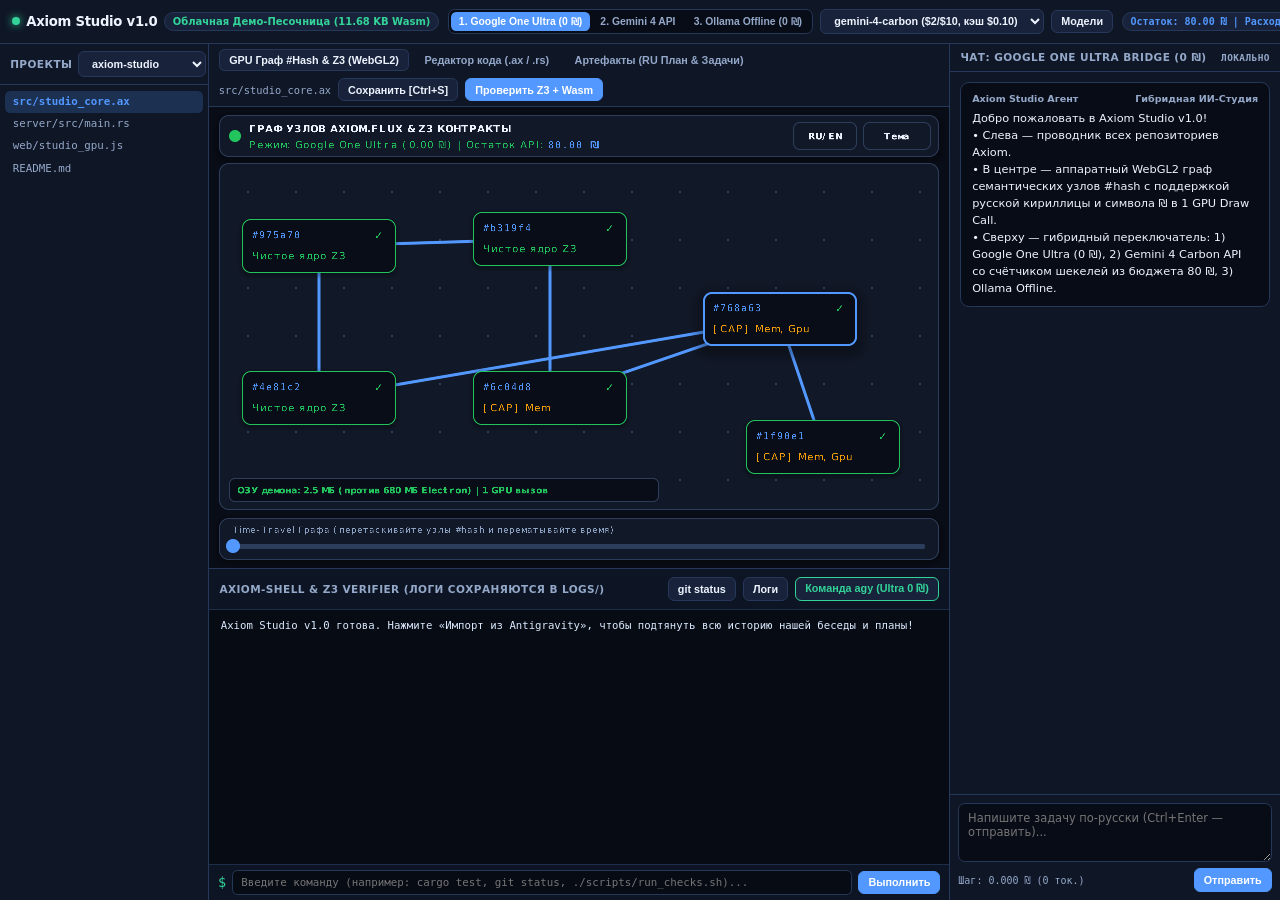
==== public/axiom-studio/index.html @ 79308af0 "Add Stage 3 & 4 Axiom Studio v1.0 to axiom-lang.org portal" ====
<!DOCTYPE html>
<html lang="ru" data-theme="dark">
<head>
  <meta charset="utf-8">
  <meta name="viewport" content="width=device-width, initial-scale=1">
  <meta name="color-scheme" content="light dark">
  <title>Axiom Studio v1.0 — Гибридная ИИ-Среда Разработки (Ultra / Gemini 4 / Ollama)</title>
  <link rel="stylesheet" href="./styles.css">
</head>
<body>
  <div class="studio-shell">
    <!-- TOP BAR -->
    <header class="topbar">
      <div class="topbar-group">
        <span class="brand-title">
          <span class="dot-live" aria-hidden="true"></span>
          <span>Axiom Studio v1.0</span>
        </span>
        <span id="daemon-badge" class="badge">Проверка демона...</span>
      </div>

      <!-- 3-Mode Hybrid AI Selector -->
      <div class="topbar-group">
        <div class="mode-seg" role="group" aria-label="Гибридный режим ИИ">
          <button type="button" data-ai-mode="ultra" aria-pressed="true">1. Google One Ultra (0 ₪)</button>
          <button type="button" data-ai-mode="gemini" aria-pressed="false">2. Gemini 4 API</button>
          <button type="button" data-ai-mode="ollama" aria-pressed="false">3. Ollama Offline (0 ₪)</button>
        </div>

        <select id="model-select" class="ctrl-select" aria-label="Модель ИИ">
          <option value="gemini-4-carbon">gemini-4-carbon ($2/$10, кэш $0.10)</option>
          <option value="gemini-4-argon">gemini-4-argon ($2/$10, кэш $0.10)</option>
          <option value="gemini-4-hydrogen">gemini-4-hydrogen ($1.5/$7.5)</option>
          <option value="gemini-3.8-flash">gemini-3.8-flash ($0.75/$3.75)</option>
          <option value="gemini-2.5-pro">gemini-2.5-pro</option>
          <option value="gemini-2.5-flash">gemini-2.5-flash</option>
        </select>
        <button id="btn-refresh-models" type="button" class="btn" title="Загрузить список моделей с вашего API-ключа">Модели</button>
      </div>

      <div class="topbar-group">
        <span id="budget-badge" class="badge badge-budget mono">Бюджет: 80.00 ₪ | Расход: 0.00 ₪</span>
        <button id="btn-open-import" type="button" class="btn btn-emerald">Импорт из Antigravity</button>
        <button id="btn-open-key" type="button" class="btn">Ключ API</button>
        <button id="btn-theme" type="button" class="btn">Тема</button>
      </div>
    </header>

    <!-- 3-PANE WORKSPACE -->
    <div class="workspace-grid">
      <!-- LEFT: Project & File Explorer -->
      <aside class="pane-left" aria-label="Проводник проектов">
        <div class="pane-hdr">
          <span>Проекты</span>
          <select id="project-select" class="ctrl-select" style="max-inline-size: 9.5rem;" aria-label="Выбор проекта"></select>
        </div>
        <ul id="file-list" class="file-list" role="listbox" aria-label="Файлы проекта"></ul>
      </aside>

      <!-- CENTER: GPU Graph / Code / Artifacts + Integrated Axiom-Shell -->
      <main class="pane-center">
        <section class="center-top">
          <div class="tab-strip">
            <div class="tab-buttons" role="tablist">
              <button type="button" class="tab-btn" role="tab" data-tab="gpu" aria-selected="true">GPU Граф #Hash &amp; Z3 (WebGL2)</button>
              <button type="button" class="tab-btn" role="tab" data-tab="code" aria-selected="false">Редактор кода (.ax / .rs)</button>
              <button type="button" class="tab-btn" role="tab" data-tab="artifacts" aria-selected="false">Артефакты (RU План &amp; Задачи)</button>
            </div>
            <div class="topbar-group">
              <span id="active-file-label" class="mono" style="font-size: 0.77rem; color: var(--muted);">studio_core.ax</span>
              <button id="btn-save-file" type="button" class="btn">Сохранить [Ctrl+S]</button>
              <button id="btn-verify-ax" type="button" class="btn btn-primary">Проверить Z3 + Wasm</button>
            </div>
          </div>

          <!-- Panel 1: Hardware WebGL2 Cyrillic+English GPU Graph (`studio_core.wasm`) -->
          <div id="panel-gpu" class="stage-panel">
            <canvas id="studio-gpu-canvas" aria-label="Аппаратный WebGL2 граф узлов Axiom.Flux и Z3 контрактов"></canvas>
          </div>

          <!-- Panel 2: Code Editor -->
          <div id="panel-code" class="stage-panel" hidden>
            <textarea id="code-editor" class="code-area" spellcheck="false" aria-label="Редактор исходного кода"></textarea>
          </div>

          <!-- Panel 3: Imported Russian Artifacts (`implementation_plan.md` & `task.md`) -->
          <div id="panel-artifacts" class="stage-panel" hidden>
            <div class="artifacts-split">
              <div class="artifact-col">
                <div class="pane-hdr"><span>implementation_plan.md (RU)</span></div>
                <textarea id="plan-editor" class="code-area" spellcheck="false" aria-label="План внедрения на русском языке"></textarea>
              </div>
              <div class="artifact-col">
                <div class="pane-hdr"><span>task.md (RU)</span></div>
                <textarea id="task-editor" class="code-area" spellcheck="false" aria-label="Список задач"></textarea>
              </div>
            </div>
          </div>
        </section>

        <!-- Bottom Integrated Axiom-Shell & Z3 Diagnostics -->
        <section class="center-bottom" aria-label="Встроенный терминал Axiom-Shell и вывод Z3">
          <div class="pane-hdr" style="background: #0d1424; border-color: #1e2d4a;">
            <span>Axiom-Shell &amp; Z3 Verifier (Логи сохраняются в logs/)</span>
            <div class="topbar-group">
              <button type="button" class="btn" data-quick-cmd="git status -s">git status</button>
              <button type="button" class="btn" data-quick-cmd="ls -lh logs/ | tail -n 5">Логи</button>
              <button id="btn-copy-agy" type="button" class="btn btn-emerald" title="Скопировать команду запуска официального клиента agy по подписке Google One Ultra">Команда agy (Ultra 0 ₪)</button>
            </div>
          </div>
          <pre id="shell-output" class="shell-log">Axiom Studio v1.0 готова. Нажмите «Импорт из Antigravity», чтобы подтянуть всю историю нашей беседы и планы!</pre>
          <form id="shell-form" class="shell-bar">
            <span class="mono" style="color: var(--emerald);">$</span>
            <input id="shell-input" type="text" placeholder="Введите команду (например: cargo test, git status, ./scripts/run_checks.sh)..." aria-label="Команда оболочки">
            <button type="submit" class="btn btn-primary">Выполнить</button>
          </form>
        </section>
      </main>

      <!-- RIGHT: Hybrid Multi-Brain AI Chat -->
      <aside class="pane-right" aria-label="Гибридный чат с ИИ-агентом">
        <div class="pane-hdr">
          <span id="chat-mode-title">Чат: Google One Ultra Bridge (0 ₪)</span>
          <span id="session-pill" class="mono" style="font-size: 0.7rem;">Локально</span>
        </div>
        <div id="chat-feed" class="chat-feed"></div>
        <form id="chat-form" class="chat-composer">
          <textarea id="chat-input" placeholder="Напишите задачу по-русски (Ctrl+Enter — отправить)..." aria-label="Сообщение агенту"></textarea>
          <div class="composer-actions">
            <span id="last-cost-label" class="mono" style="font-size: 0.74rem; color: var(--muted);">Шаг: 0.000 ₪ (0 ток.)</span>
            <button id="btn-send-chat" type="submit" class="btn btn-primary">Отправить</button>
          </div>
        </form>
      </aside>
    </div>
  </div>

  <!-- MODAL 1: Import Antigravity Brain Session (<dialog closedby="any">) -->
  <dialog id="dialog-import" class="studio-dialog" closedby="any" aria-labelledby="import-title">
    <h3 id="import-title" style="margin-block: 0 0.4rem;">Импорт диалога и артефактов из Antigravity</h3>
    <p style="margin: 0; color: var(--muted); font-size: 0.84rem;">
      Прямое чтение из <code>~/.gemini/antigravity/brain/</code> (история сообщений <code>transcript.jsonl</code> + русские планы <code>implementation_plan.md</code> и <code>task.md</code>):
    </p>
    <ul id="session-list" class="session-list"></ul>
    <div style="display: flex; justify-content: flex-end;">
      <button type="button" class="btn" data-close-dialog="dialog-import">Закрыть</button>
    </div>
  </dialog>

  <!-- MODAL 2: Save GEMINI_API_KEY Privately to ~/.env (<dialog closedby="any">) -->
  <dialog id="dialog-key" class="studio-dialog" closedby="any" aria-labelledby="key-title">
    <h3 id="key-title" style="margin-block: 0 0.4rem;">Настройка GEMINI_API_KEY (Локально в ~/.env)</h3>
    <p style="margin-block: 0 0.8rem; color: var(--muted); font-size: 0.84rem;">
      Ключ сохраняется локальным демоном строго в <code>~/.env</code> с правами <code>0600</code> и никогда не попадает в Git или логи. Получить ключ можно в <a href="https://aistudio.google.com/app/api-keys" target="_blank" rel="noopener">Google AI Studio</a>.
    </p>
    <form id="key-form" style="display: flex; flex-direction: column; gap: 0.7rem;">
      <input id="key-input" type="password" class="ctrl-input mono" placeholder="AIzaSy..." autocomplete="off" aria-label="GEMINI_API_KEY">
      <div style="display: flex; justify-content: flex-end; gap: 0.5rem;">
        <button type="button" class="btn" data-close-dialog="dialog-key">Отмена</button>
        <button type="submit" class="btn btn-primary">Сохранить локально (0600)</button>
      </div>
    </form>
  </dialog>

  <script type="module" src="./studio_app.js"></script>
</body>
</html>
---- public/axiom-studio/styles.css ----
:root {
  --bg-light: #f3f6fb;
  --bg-dark: #080c16;
  --surface-light: #ffffff;
  --surface-dark: #0f1626;
  --surface-alt-light: #e6edf7;
  --surface-alt-dark: #18233b;
  --border-light: #cbd5e1;
  --border-dark: #263859;
  --text-light: #0f172a;
  --text-dark: #eef4ff;
  --muted-light: #475569;
  --muted-dark: #94a8c9;
  --accent-light: #1d4ed8;
  --accent-dark: #5298ff;
  --emerald-light: #059669;
  --emerald-dark: #34d399;
  --amber-light: #d97706;
  --amber-dark: #fbbf24;
  --crimson-light: #dc2626;
  --crimson-dark: #f87171;

  --bg: var(--bg-dark);
  --surface: var(--surface-dark);
  --surface-alt: var(--surface-alt-dark);
  --border: var(--border-dark);
  --text: var(--text-dark);
  --muted: var(--muted-dark);
  --accent: var(--accent-dark);
  --emerald: var(--emerald-dark);
  --amber: var(--amber-dark);
  --crimson: var(--crimson-dark);

  @media (prefers-color-scheme: light) {
    --bg: var(--bg-light);
    --surface: var(--surface-light);
    --surface-alt: var(--surface-alt-light);
    --border: var(--border-light);
    --text: var(--text-light);
    --muted: var(--muted-light);
    --accent: var(--accent-light);
    --emerald: var(--emerald-light);
    --amber: var(--amber-light);
    --crimson: var(--crimson-light);
  }

  @supports (color: light-dark(white, black)) {
    --bg: light-dark(var(--bg-light), var(--bg-dark));
    --surface: light-dark(var(--surface-light), var(--surface-dark));
    --surface-alt: light-dark(var(--surface-alt-light), var(--surface-alt-dark));
    --border: light-dark(var(--border-light), var(--border-dark));
    --text: light-dark(var(--text-light), var(--text-dark));
    --muted: light-dark(var(--muted-light), var(--muted-dark));
    --accent: light-dark(var(--accent-light), var(--accent-dark));
    --emerald: light-dark(var(--emerald-light), var(--emerald-dark));
    --amber: light-dark(var(--amber-light), var(--amber-dark));
    --crimson: light-dark(var(--crimson-light), var(--crimson-dark));
  }

  color-scheme: light dark;
  accent-color: var(--accent);
}

html[data-theme="dark"] {
  color-scheme: dark;
}

html[data-theme="light"] {
  color-scheme: light;
}

*, *::before, *::after {
  box-sizing: border-box;
}

html, body {
  margin: 0;
  padding: 0;
  inline-size: 100%;
  block-size: 100%;
  overflow: hidden;
  background: var(--bg);
  color: var(--text);
  font-family: system-ui, -apple-system, "Segoe UI", Roboto, "Noto Sans", sans-serif;
  font-size: 13.5px;
}

pre, code, textarea.code-area, .mono {
  font-family: ui-monospace, "SFMono-Regular", Menlo, Consolas, monospace;
}

.studio-shell {
  display: grid;
  grid-template-rows: 3.25rem 1fr;
  block-size: 100dvh;
  inline-size: 100dvw;
}

/* Top Bar */
.topbar {
  display: flex;
  align-items: center;
  justify-content: space-between;
  gap: 0.65rem;
  padding-inline: 0.9rem;
  background: var(--surface);
  border-block-end: 1px solid var(--border);
  overflow-x: auto;
}

.topbar-group {
  display: flex;
  align-items: center;
  gap: 0.5rem;
  flex-shrink: 0;
}

.brand-title {
  font-weight: 800;
  font-size: 0.98rem;
  letter-spacing: -0.02em;
  display: inline-flex;
  align-items: center;
  gap: 0.45rem;
}

.dot-live {
  inline-size: 0.6rem;
  block-size: 0.6rem;
  border-radius: 999px;
  background: var(--emerald);
  box-shadow: 0 0 8px var(--emerald);
}

.badge {
  font-size: 0.74rem;
  font-weight: 700;
  padding: 0.2rem 0.55rem;
  border-radius: 999px;
  background: var(--surface-alt);
  border: 1px solid var(--border);
  color: var(--emerald);
  white-space: nowrap;
}

.badge-budget {
  color: var(--accent);
}

/* Controls */
.btn, select.ctrl-select, input.ctrl-input {
  padding: 0.35rem 0.68rem;
  border-radius: 0.45rem;
  border: 1px solid var(--border);
  background: var(--surface-alt);
  color: var(--text);
  font-size: 0.8rem;
  font-weight: 600;
}

.btn {
  cursor: pointer;
  white-space: nowrap;
}

.btn:hover {
  border-color: var(--accent);
}

.btn-primary {
  background: var(--accent);
  border-color: var(--accent);
  color: #ffffff;
}

.btn-emerald {
  border-color: var(--emerald);
  color: var(--emerald);
}

.mode-seg {
  display: inline-flex;
  background: var(--bg);
  padding: 0.16rem;
  border-radius: 0.5rem;
  border: 1px solid var(--border);
  gap: 0.15rem;
}

.mode-seg button {
  border: 0;
  background: transparent;
  color: var(--muted);
  padding: 0.28rem 0.6rem;
  border-radius: 0.38rem;
  font-size: 0.77rem;
  font-weight: 700;
  cursor: pointer;
  white-space: nowrap;
}

.mode-seg button[aria-pressed="true"] {
  background: var(--accent);
  color: #ffffff;
}

/* Main 3-Column Grid */
.workspace-grid {
  display: grid;
  grid-template-columns: 15.5rem 1fr 24.5rem;
  min-block-size: 0;
  overflow: hidden;
}

/* Left Explorer */
.pane-left {
  background: var(--surface);
  border-inline-end: 1px solid var(--border);
  display: flex;
  flex-direction: column;
  min-block-size: 0;
}

.pane-hdr {
  padding: 0.55rem 0.75rem;
  border-block-end: 1px solid var(--border);
  font-weight: 750;
  font-size: 0.78rem;
  text-transform: uppercase;
  letter-spacing: 0.04em;
  color: var(--muted);
  display: flex;
  align-items: center;
  justify-content: space-between;
  gap: 0.4rem;
}

.file-list {
  flex: 1;
  overflow-y: auto;
  padding: 0.4rem;
  list-style: none;
  margin: 0;
}

.file-item {
  padding: 0.34rem 0.55rem;
  border-radius: 0.38rem;
  cursor: pointer;
  font-size: 0.8rem;
  color: var(--muted);
  overflow: hidden;
  text-overflow: ellipsis;
  white-space: nowrap;
}

.file-item:hover {
  background: var(--surface-alt);
  color: var(--text);
}

.file-item[aria-selected="true"] {
  background: color-mix(in srgb, var(--accent) 20%, transparent);
  color: var(--accent);
  font-weight: 700;
}

/* Center Split (Top: GPU Graph / Code / Artifacts; Bottom: Axiom-Shell + Z3) */
.pane-center {
  display: grid;
  grid-template-rows: 1.35fr 0.85fr;
  min-block-size: 0;
  min-inline-size: 0;
  background: var(--bg);
}

.center-top {
  display: flex;
  flex-direction: column;
  min-block-size: 0;
  border-block-end: 1px solid var(--border);
}

.tab-strip {
  display: flex;
  align-items: center;
  justify-content: space-between;
  padding: 0.35rem 0.7rem;
  background: var(--surface);
  border-block-end: 1px solid var(--border);
  gap: 0.5rem;
  flex-wrap: wrap;
}

.tab-buttons {
  display: flex;
  gap: 0.35rem;
}

.tab-btn {
  padding: 0.32rem 0.7rem;
  border-radius: 0.4rem;
  border: 1px solid transparent;
  background: transparent;
  color: var(--muted);
  font-weight: 700;
  font-size: 0.8rem;
  cursor: pointer;
}

.tab-btn[aria-selected="true"] {
  background: var(--surface-alt);
  border-color: var(--border);
  color: var(--text);
}

.stage-panel {
  flex: 1;
  min-block-size: 0;
  position: relative;
  display: flex;
  flex-direction: column;
}

.stage-panel[hidden] {
  display: none;
}

#studio-gpu-canvas {
  inline-size: 100%;
  block-size: 100%;
  display: block;
}

textarea.code-area {
  flex: 1;
  inline-size: 100%;
  border: 0;
  resize: none;
  padding: 0.85rem 1rem;
  background: #090e1a;
  color: #e2e8f0;
  font-size: 0.83rem;
  line-height: 1.55;
  color-scheme: dark;
  accent-color: var(--accent);
}

textarea.code-area:focus {
  outline: none;
}

.artifacts-split {
  flex: 1;
  display: grid;
  grid-template-columns: 1fr 1fr;
  gap: 1px;
  background: var(--border);
  min-block-size: 0;
}

.artifact-col {
  background: var(--surface);
  display: flex;
  flex-direction: column;
  min-block-size: 0;
}

/* Bottom Shell & Z3 Output */
.center-bottom {
  display: flex;
  flex-direction: column;
  min-block-size: 0;
  background: #070b14;
  color: #dbeafe;
}

.shell-log {
  flex: 1;
  margin: 0;
  padding: 0.65rem 0.85rem;
  overflow-y: auto;
  font-size: 0.79rem;
  line-height: 1.48;
  white-space: pre-wrap;
  color-scheme: dark;
  accent-color: var(--accent);
}

.shell-bar {
  display: flex;
  gap: 0.45rem;
  padding: 0.4rem 0.65rem;
  background: #0d1424;
  border-block-start: 1px solid #1e2d4a;
  align-items: center;
}

.shell-bar input {
  flex: 1;
  background: #070b14;
  color: #eef4ff;
  border: 1px solid #263859;
  border-radius: 0.4rem;
  padding: 0.36rem 0.6rem;
  font-family: ui-monospace, "SFMono-Regular", Menlo, Consolas, monospace;
  font-size: 0.8rem;
}

/* Right Chat Pane */
.pane-right {
  background: var(--surface);
  border-inline-start: 1px solid var(--border);
  display: flex;
  flex-direction: column;
  min-block-size: 0;
}

.chat-feed {
  flex: 1;
  overflow-y: auto;
  padding: 0.75rem;
  display: flex;
  flex-direction: column;
  gap: 0.65rem;
}

.msg {
  padding: 0.65rem 0.8rem;
  border-radius: 0.65rem;
  border: 1px solid var(--border);
  background: var(--bg);
  font-size: 0.84rem;
  line-height: 1.5;
  white-space: pre-wrap;
  overflow-wrap: anywhere;
}

.msg-user {
  background: color-mix(in srgb, var(--accent) 16%, var(--bg));
  border-color: color-mix(in srgb, var(--accent) 45%, var(--border));
}

.msg-meta {
  font-size: 0.71rem;
  font-weight: 700;
  color: var(--muted);
  margin-block-end: 0.3rem;
  display: flex;
  justify-content: space-between;
  gap: 0.4rem;
}

.chat-composer {
  padding: 0.6rem;
  border-block-start: 1px solid var(--border);
  display: flex;
  flex-direction: column;
  gap: 0.45rem;
}

.chat-composer textarea {
  inline-size: 100%;
  min-block-size: 4.4rem;
  max-block-size: 9rem;
  resize: vertical;
  border-radius: 0.5rem;
  border: 1px solid var(--border);
  background: var(--bg);
  color: var(--text);
  padding: 0.55rem 0.65rem;
  font-family: inherit;
  font-size: 0.85rem;
}

.composer-actions {
  display: flex;
  justify-content: space-between;
  align-items: center;
  gap: 0.4rem;
}

/* Modals (<dialog closedby="any">) */
dialog.studio-dialog {
  inline-size: min(92dvw, 38rem);
  border: 1px solid var(--border);
  border-radius: 0.85rem;
  background: var(--surface);
  color: var(--text);
  padding: 1.2rem;
  box-shadow: 0 24px 64px rgba(0, 0, 0, 0.55);
}

dialog.studio-dialog::backdrop {
  background: rgba(3, 7, 18, 0.7);
  backdrop-filter: blur(3px);
}

.session-list {
  list-style: none;
  padding: 0;
  margin: 0.8rem 0;
  max-block-size: 20rem;
  overflow-y: auto;
  display: flex;
  flex-direction: column;
  gap: 0.5rem;
}

.session-card {
  padding: 0.65rem 0.8rem;
  border-radius: 0.55rem;
  border: 1px solid var(--border);
  background: var(--bg);
  cursor: pointer;
}

.session-card:hover {
  border-color: var(--accent);
}
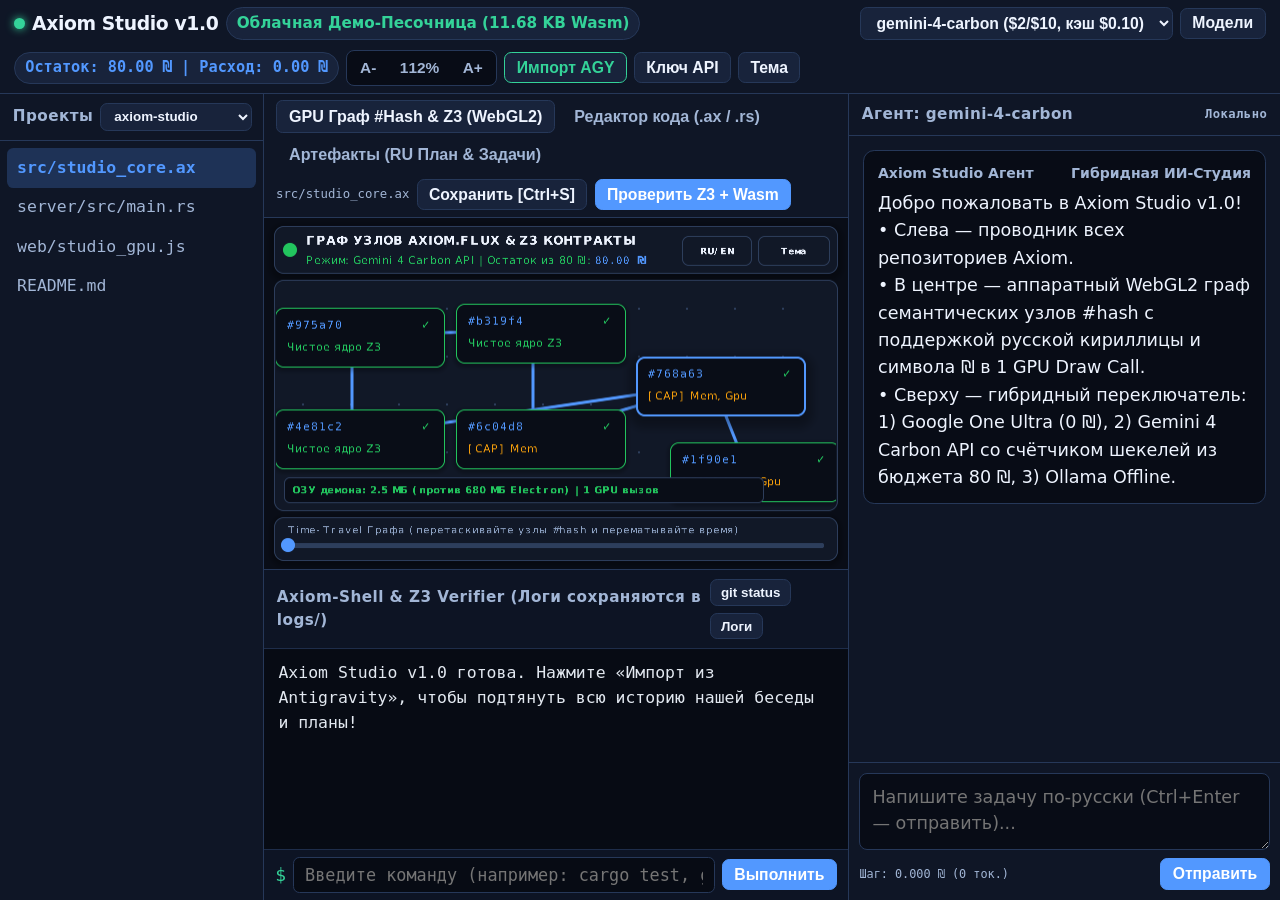
==== commit 457fff59: "Sync streamlined Axiom Studio v1.3 to axiom-lang.org" ====
--- a/public/axiom-studio/index.html
+++ b/public/axiom-studio/index.html
@@ -3,9 +3,11 @@
 <head>
   <meta charset="utf-8">
   <meta name="viewport" content="width=device-width, initial-scale=1">
+  <meta name="text-scale" content="scale">
   <meta name="color-scheme" content="light dark">
-  <title>Axiom Studio v1.0 — Гибридная ИИ-Среда Разработки (Ultra / Gemini 4 / Ollama)</title>
-  <link rel="stylesheet" href="./styles.css">
+  <title>Axiom Studio v1.3 — Автономная ИИ-Среда Разработки (Gemini 4 API)</title>
+  <link rel="icon" type="image/svg+xml" href="./icon.svg">
+  <link id="studio-stylesheet" rel="stylesheet" href="./styles.css">
 </head>
 <body>
   <div class="studio-shell">
@@ -19,15 +21,9 @@
         <span id="daemon-badge" class="badge">Проверка демона...</span>
       </div>
 
-      <!-- 3-Mode Hybrid AI Selector -->
+      <!-- Gemini 4 Model Selector -->
       <div class="topbar-group">
-        <div class="mode-seg" role="group" aria-label="Гибридный режим ИИ">
-          <button type="button" data-ai-mode="ultra" aria-pressed="true">1. Google One Ultra (0 ₪)</button>
-          <button type="button" data-ai-mode="gemini" aria-pressed="false">2. Gemini 4 API</button>
-          <button type="button" data-ai-mode="ollama" aria-pressed="false">3. Ollama Offline (0 ₪)</button>
-        </div>
-
-        <select id="model-select" class="ctrl-select" aria-label="Модель ИИ">
+        <select id="model-select" class="ctrl-select" aria-label="Модель Gemini API">
           <option value="gemini-4-carbon">gemini-4-carbon ($2/$10, кэш $0.10)</option>
           <option value="gemini-4-argon">gemini-4-argon ($2/$10, кэш $0.10)</option>
           <option value="gemini-4-hydrogen">gemini-4-hydrogen ($1.5/$7.5)</option>
@@ -40,7 +36,12 @@
 
       <div class="topbar-group">
         <span id="budget-badge" class="badge badge-budget mono">Бюджет: 80.00 ₪ | Расход: 0.00 ₪</span>
-        <button id="btn-open-import" type="button" class="btn btn-emerald">Импорт из Antigravity</button>
+        <div class="mode-seg" role="group" aria-label="Масштаб шрифта">
+          <button id="btn-font-dec" type="button" title="Уменьшить шрифт">A-</button>
+          <button id="btn-font-reset" type="button" title="Масштаб шрифта">112%</button>
+          <button id="btn-font-inc" type="button" title="Увеличить шрифт">A+</button>
+        </div>
+        <button id="btn-open-import" type="button" class="btn btn-emerald">Импорт AGY</button>
         <button id="btn-open-key" type="button" class="btn">Ключ API</button>
         <button id="btn-theme" type="button" class="btn">Тема</button>
       </div>
@@ -105,7 +106,6 @@
             <div class="topbar-group">
               <button type="button" class="btn" data-quick-cmd="git status -s">git status</button>
               <button type="button" class="btn" data-quick-cmd="ls -lh logs/ | tail -n 5">Логи</button>
-              <button id="btn-copy-agy" type="button" class="btn btn-emerald" title="Скопировать команду запуска официального клиента agy по подписке Google One Ultra">Команда agy (Ultra 0 ₪)</button>
             </div>
           </div>
           <pre id="shell-output" class="shell-log">Axiom Studio v1.0 готова. Нажмите «Импорт из Antigravity», чтобы подтянуть всю историю нашей беседы и планы!</pre>
@@ -118,10 +118,10 @@
       </main>
 
       <!-- RIGHT: Hybrid Multi-Brain AI Chat -->
-      <aside class="pane-right" aria-label="Гибридный чат с ИИ-агентом">
+      <aside class="pane-right" aria-label="Чат с ИИ-агентом">
         <div class="pane-hdr">
-          <span id="chat-mode-title">Чат: Google One Ultra Bridge (0 ₪)</span>
-          <span id="session-pill" class="mono" style="font-size: 0.7rem;">Локально</span>
+          <span id="chat-mode-title">Агент: gemini-4-carbon</span>
+          <span id="session-pill" class="mono" style="font-size: 0.8em;">Локально</span>
         </div>
         <div id="chat-feed" class="chat-feed"></div>
         <form id="chat-form" class="chat-composer">
--- a/public/axiom-studio/styles.css
+++ b/public/axiom-studio/styles.css
@@ -10,7 +10,7 @@
   --text-light: #0f172a;
   --text-dark: #eef4ff;
   --muted-light: #475569;
-  --muted-dark: #94a8c9;
+  --muted-dark: #a2b6d6;
   --accent-light: #1d4ed8;
   --accent-dark: #5298ff;
   --emerald-light: #059669;
@@ -73,7 +73,13 @@
   box-sizing: border-box;
 }
 
-html, body {
+/* Do NOT set font-size on html or :root so OS accessibility text-scale works natively */
+html {
+  inline-size: 100%;
+  block-size: 100%;
+}
+
+body {
   margin: 0;
   padding: 0;
   inline-size: 100%;
@@ -82,7 +88,8 @@
   background: var(--bg);
   color: var(--text);
   font-family: system-ui, -apple-system, "Segoe UI", Roboto, "Noto Sans", sans-serif;
-  font-size: 13.5px;
+  font-size: calc(1rem * var(--ui-scale, 1.12));
+  line-height: 1.55;
 }
 
 pre, code, textarea.code-area, .mono {
@@ -91,7 +98,7 @@
 
 .studio-shell {
   display: grid;
-  grid-template-rows: 3.25rem 1fr;
+  grid-template-rows: auto 1fr;
   block-size: 100dvh;
   inline-size: 100dvw;
 }
@@ -102,22 +109,23 @@
   align-items: center;
   justify-content: space-between;
   gap: 0.65rem;
-  padding-inline: 0.9rem;
+  padding: 0.45rem 0.9rem;
+  min-block-size: 3.5rem;
   background: var(--surface);
   border-block-end: 1px solid var(--border);
-  overflow-x: auto;
+  flex-wrap: wrap;
 }
 
 .topbar-group {
   display: flex;
   align-items: center;
-  gap: 0.5rem;
-  flex-shrink: 0;
+  gap: 0.45rem;
+  flex-wrap: wrap;
 }
 
 .brand-title {
   font-weight: 800;
-  font-size: 0.98rem;
+  font-size: 1.05em;
   letter-spacing: -0.02em;
   display: inline-flex;
   align-items: center;
@@ -125,17 +133,17 @@
 }
 
 .dot-live {
-  inline-size: 0.6rem;
-  block-size: 0.6rem;
+  inline-size: 0.65rem;
+  block-size: 0.65rem;
   border-radius: 999px;
   background: var(--emerald);
   box-shadow: 0 0 8px var(--emerald);
 }
 
 .badge {
-  font-size: 0.74rem;
+  font-size: 0.85em;
   font-weight: 700;
-  padding: 0.2rem 0.55rem;
+  padding: 0.22em 0.65em;
   border-radius: 999px;
   background: var(--surface-alt);
   border: 1px solid var(--border);
@@ -149,13 +157,13 @@
 
 /* Controls */
 .btn, select.ctrl-select, input.ctrl-input {
-  padding: 0.35rem 0.68rem;
+  padding: 0.36em 0.72em;
   border-radius: 0.45rem;
   border: 1px solid var(--border);
   background: var(--surface-alt);
   color: var(--text);
-  font-size: 0.8rem;
-  font-weight: 600;
+  font-size: 0.88em;
+  font-weight: 650;
 }
 
 .btn {
@@ -181,19 +189,19 @@
 .mode-seg {
   display: inline-flex;
   background: var(--bg);
-  padding: 0.16rem;
+  padding: 0.18rem;
   border-radius: 0.5rem;
   border: 1px solid var(--border);
-  gap: 0.15rem;
+  gap: 0.16rem;
 }
 
 .mode-seg button {
   border: 0;
   background: transparent;
   color: var(--muted);
-  padding: 0.28rem 0.6rem;
+  padding: 0.32em 0.68em;
   border-radius: 0.38rem;
-  font-size: 0.77rem;
+  font-size: 0.86em;
   font-weight: 700;
   cursor: pointer;
   white-space: nowrap;
@@ -207,7 +215,7 @@
 /* Main 3-Column Grid */
 .workspace-grid {
   display: grid;
-  grid-template-columns: 15.5rem 1fr 24.5rem;
+  grid-template-columns: 16.5rem 1fr 27rem;
   min-block-size: 0;
   overflow: hidden;
 }
@@ -222,12 +230,11 @@
 }
 
 .pane-hdr {
-  padding: 0.55rem 0.75rem;
+  padding: 0.55rem 0.8rem;
   border-block-end: 1px solid var(--border);
   font-weight: 750;
-  font-size: 0.78rem;
-  text-transform: uppercase;
-  letter-spacing: 0.04em;
+  font-size: 0.85em;
+  letter-spacing: 0.03em;
   color: var(--muted);
   display: flex;
   align-items: center;
@@ -238,16 +245,16 @@
 .file-list {
   flex: 1;
   overflow-y: auto;
-  padding: 0.4rem;
+  padding: 0.45rem;
   list-style: none;
   margin: 0;
 }
 
 .file-item {
-  padding: 0.34rem 0.55rem;
-  border-radius: 0.38rem;
+  padding: 0.42em 0.6em;
+  border-radius: 0.4rem;
   cursor: pointer;
-  font-size: 0.8rem;
+  font-size: 0.92em;
   color: var(--muted);
   overflow: hidden;
   text-overflow: ellipsis;
@@ -260,15 +267,15 @@
 }
 
 .file-item[aria-selected="true"] {
-  background: color-mix(in srgb, var(--accent) 20%, transparent);
+  background: color-mix(in srgb, var(--accent) 22%, transparent);
   color: var(--accent);
   font-weight: 700;
 }
 
-/* Center Split (Top: GPU Graph / Code / Artifacts; Bottom: Axiom-Shell + Z3) */
+/* Center Split */
 .pane-center {
   display: grid;
-  grid-template-rows: 1.35fr 0.85fr;
+  grid-template-rows: 1.3fr 0.9fr;
   min-block-size: 0;
   min-inline-size: 0;
   background: var(--bg);
@@ -285,7 +292,7 @@
   display: flex;
   align-items: center;
   justify-content: space-between;
-  padding: 0.35rem 0.7rem;
+  padding: 0.4rem 0.75rem;
   background: var(--surface);
   border-block-end: 1px solid var(--border);
   gap: 0.5rem;
@@ -295,16 +302,17 @@
 .tab-buttons {
   display: flex;
   gap: 0.35rem;
+  flex-wrap: wrap;
 }
 
 .tab-btn {
-  padding: 0.32rem 0.7rem;
+  padding: 0.36em 0.75em;
   border-radius: 0.4rem;
   border: 1px solid transparent;
   background: transparent;
   color: var(--muted);
   font-weight: 700;
-  font-size: 0.8rem;
+  font-size: 0.9em;
   cursor: pointer;
 }
 
@@ -337,11 +345,11 @@
   inline-size: 100%;
   border: 0;
   resize: none;
-  padding: 0.85rem 1rem;
+  padding: 0.9rem 1.05rem;
   background: #090e1a;
-  color: #e2e8f0;
-  font-size: 0.83rem;
-  line-height: 1.55;
+  color: #eef4ff;
+  font-size: 0.96em;
+  line-height: 1.58;
   color-scheme: dark;
   accent-color: var(--accent);
 }
@@ -372,16 +380,16 @@
   flex-direction: column;
   min-block-size: 0;
   background: #070b14;
-  color: #dbeafe;
+  color: #e2e8f0;
 }
 
 .shell-log {
   flex: 1;
   margin: 0;
-  padding: 0.65rem 0.85rem;
+  padding: 0.7rem 0.9rem;
   overflow-y: auto;
-  font-size: 0.79rem;
-  line-height: 1.48;
+  font-size: 0.92em;
+  line-height: 1.52;
   white-space: pre-wrap;
   color-scheme: dark;
   accent-color: var(--accent);
@@ -390,7 +398,7 @@
 .shell-bar {
   display: flex;
   gap: 0.45rem;
-  padding: 0.4rem 0.65rem;
+  padding: 0.45rem 0.7rem;
   background: #0d1424;
   border-block-start: 1px solid #1e2d4a;
   align-items: center;
@@ -402,9 +410,9 @@
   color: #eef4ff;
   border: 1px solid #263859;
   border-radius: 0.4rem;
-  padding: 0.36rem 0.6rem;
+  padding: 0.42em 0.65em;
   font-family: ui-monospace, "SFMono-Regular", Menlo, Consolas, monospace;
-  font-size: 0.8rem;
+  font-size: 0.94em;
 }
 
 /* Right Chat Pane */
@@ -419,58 +427,60 @@
 .chat-feed {
   flex: 1;
   overflow-y: auto;
-  padding: 0.75rem;
-  display: flex;
-  flex-direction: column;
-  gap: 0.65rem;
+  padding: 0.85rem;
+  display: flex;
+  flex-direction: column;
+  gap: 0.75rem;
 }
 
 .msg {
-  padding: 0.65rem 0.8rem;
-  border-radius: 0.65rem;
+  padding: 0.75rem 0.9rem;
+  border-radius: 0.7rem;
   border: 1px solid var(--border);
   background: var(--bg);
-  font-size: 0.84rem;
-  line-height: 1.5;
+  font-size: 0.98em;
+  line-height: 1.56;
   white-space: pre-wrap;
   overflow-wrap: anywhere;
 }
 
 .msg-user {
-  background: color-mix(in srgb, var(--accent) 16%, var(--bg));
-  border-color: color-mix(in srgb, var(--accent) 45%, var(--border));
+  background: color-mix(in srgb, var(--accent) 18%, var(--bg));
+  border-color: color-mix(in srgb, var(--accent) 48%, var(--border));
 }
 
 .msg-meta {
-  font-size: 0.71rem;
+  font-size: 0.8em;
   font-weight: 700;
   color: var(--muted);
-  margin-block-end: 0.3rem;
+  margin-block-end: 0.35rem;
   display: flex;
   justify-content: space-between;
   gap: 0.4rem;
+  flex-wrap: wrap;
 }
 
 .chat-composer {
-  padding: 0.6rem;
+  padding: 0.65rem;
   border-block-start: 1px solid var(--border);
   display: flex;
   flex-direction: column;
-  gap: 0.45rem;
+  gap: 0.5rem;
 }
 
 .chat-composer textarea {
   inline-size: 100%;
-  min-block-size: 4.4rem;
-  max-block-size: 9rem;
+  min-block-size: 4.8rem;
+  max-block-size: 10rem;
   resize: vertical;
   border-radius: 0.5rem;
   border: 1px solid var(--border);
   background: var(--bg);
   color: var(--text);
-  padding: 0.55rem 0.65rem;
+  padding: 0.6rem 0.75rem;
   font-family: inherit;
-  font-size: 0.85rem;
+  font-size: 0.98em;
+  line-height: 1.5;
 }
 
 .composer-actions {
@@ -478,16 +488,17 @@
   justify-content: space-between;
   align-items: center;
   gap: 0.4rem;
+  flex-wrap: wrap;
 }
 
 /* Modals (<dialog closedby="any">) */
 dialog.studio-dialog {
-  inline-size: min(92dvw, 38rem);
+  inline-size: min(92dvw, 40rem);
   border: 1px solid var(--border);
   border-radius: 0.85rem;
   background: var(--surface);
   color: var(--text);
-  padding: 1.2rem;
+  padding: 1.25rem;
   box-shadow: 0 24px 64px rgba(0, 0, 0, 0.55);
 }
 
@@ -500,15 +511,15 @@
   list-style: none;
   padding: 0;
   margin: 0.8rem 0;
-  max-block-size: 20rem;
+  max-block-size: 22rem;
   overflow-y: auto;
   display: flex;
   flex-direction: column;
-  gap: 0.5rem;
+  gap: 0.55rem;
 }
 
 .session-card {
-  padding: 0.65rem 0.8rem;
+  padding: 0.7rem 0.85rem;
   border-radius: 0.55rem;
   border: 1px solid var(--border);
   background: var(--bg);
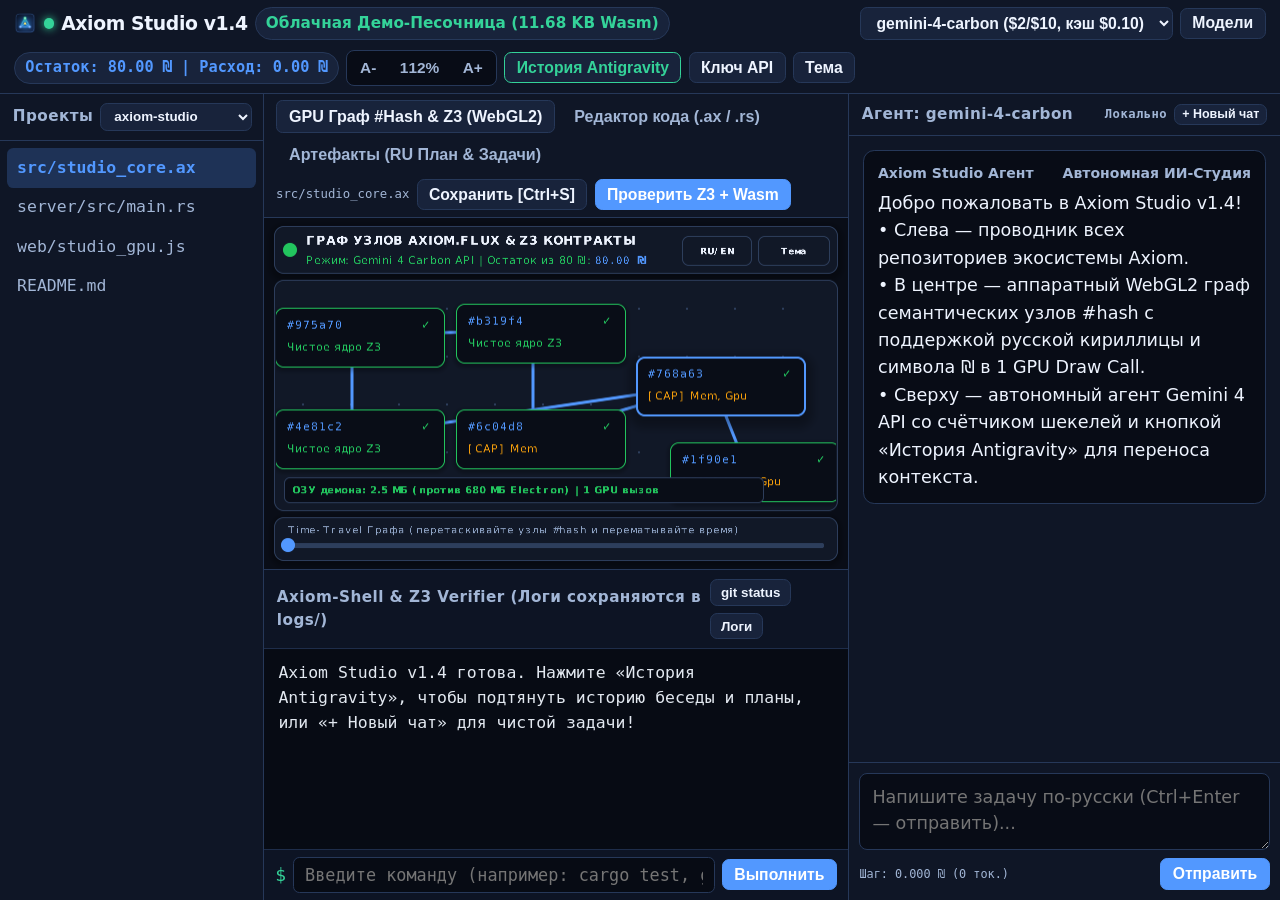
==== commit 1677fbaa: "Sync Axiom Studio v1.4 clean-room icons and UI updates" ====
--- a/public/axiom-studio/index.html
+++ b/public/axiom-studio/index.html
@@ -5,8 +5,9 @@
   <meta name="viewport" content="width=device-width, initial-scale=1">
   <meta name="text-scale" content="scale">
   <meta name="color-scheme" content="light dark">
-  <title>Axiom Studio v1.3 — Автономная ИИ-Среда Разработки (Gemini 4 API)</title>
-  <link rel="icon" type="image/svg+xml" href="./icon.svg">
+  <title>Axiom Studio v1.4 — Автономная ИИ-Среда Разработки (Gemini 4 API)</title>
+  <link rel="icon" type="image/png" sizes="256x256" href="./icons/icon-256.png">
+  <link rel="manifest" href="./manifest.webmanifest">
   <link id="studio-stylesheet" rel="stylesheet" href="./styles.css">
 </head>
 <body>
@@ -15,8 +16,9 @@
     <header class="topbar">
       <div class="topbar-group">
         <span class="brand-title">
+          <img src="./icons/icon-48.png" width="22" height="22" alt="" style="border-radius: 5px; vertical-align: middle;">
           <span class="dot-live" aria-hidden="true"></span>
-          <span>Axiom Studio v1.0</span>
+          <span>Axiom Studio v1.4</span>
         </span>
         <span id="daemon-badge" class="badge">Проверка демона...</span>
       </div>
@@ -41,7 +43,7 @@
           <button id="btn-font-reset" type="button" title="Масштаб шрифта">112%</button>
           <button id="btn-font-inc" type="button" title="Увеличить шрифт">A+</button>
         </div>
-        <button id="btn-open-import" type="button" class="btn btn-emerald">Импорт AGY</button>
+        <button id="btn-open-import" type="button" class="btn btn-emerald" title="Загрузить историю диалогов и русские планы из Antigravity">История Antigravity</button>
         <button id="btn-open-key" type="button" class="btn">Ключ API</button>
         <button id="btn-theme" type="button" class="btn">Тема</button>
       </div>
@@ -108,7 +110,7 @@
               <button type="button" class="btn" data-quick-cmd="ls -lh logs/ | tail -n 5">Логи</button>
             </div>
           </div>
-          <pre id="shell-output" class="shell-log">Axiom Studio v1.0 готова. Нажмите «Импорт из Antigravity», чтобы подтянуть всю историю нашей беседы и планы!</pre>
+          <pre id="shell-output" class="shell-log">Axiom Studio v1.4 готова. Нажмите «История Antigravity», чтобы подтянуть историю беседы и планы, или «+ Новый чат» для чистой задачи!</pre>
           <form id="shell-form" class="shell-bar">
             <span class="mono" style="color: var(--emerald);">$</span>
             <input id="shell-input" type="text" placeholder="Введите команду (например: cargo test, git status, ./scripts/run_checks.sh)..." aria-label="Команда оболочки">
@@ -121,7 +123,10 @@
       <aside class="pane-right" aria-label="Чат с ИИ-агентом">
         <div class="pane-hdr">
           <span id="chat-mode-title">Агент: gemini-4-carbon</span>
-          <span id="session-pill" class="mono" style="font-size: 0.8em;">Локально</span>
+          <div class="topbar-group">
+            <span id="session-pill" class="mono" style="font-size: 0.8em;">Локально</span>
+            <button id="btn-new-chat" type="button" class="btn" style="padding: 0.18em 0.55em; font-size: 0.82em;" title="Очистить окно чата и начать новый диалог (экономит токены!)">+ Новый чат</button>
+          </div>
         </div>
         <div id="chat-feed" class="chat-feed"></div>
         <form id="chat-form" class="chat-composer">
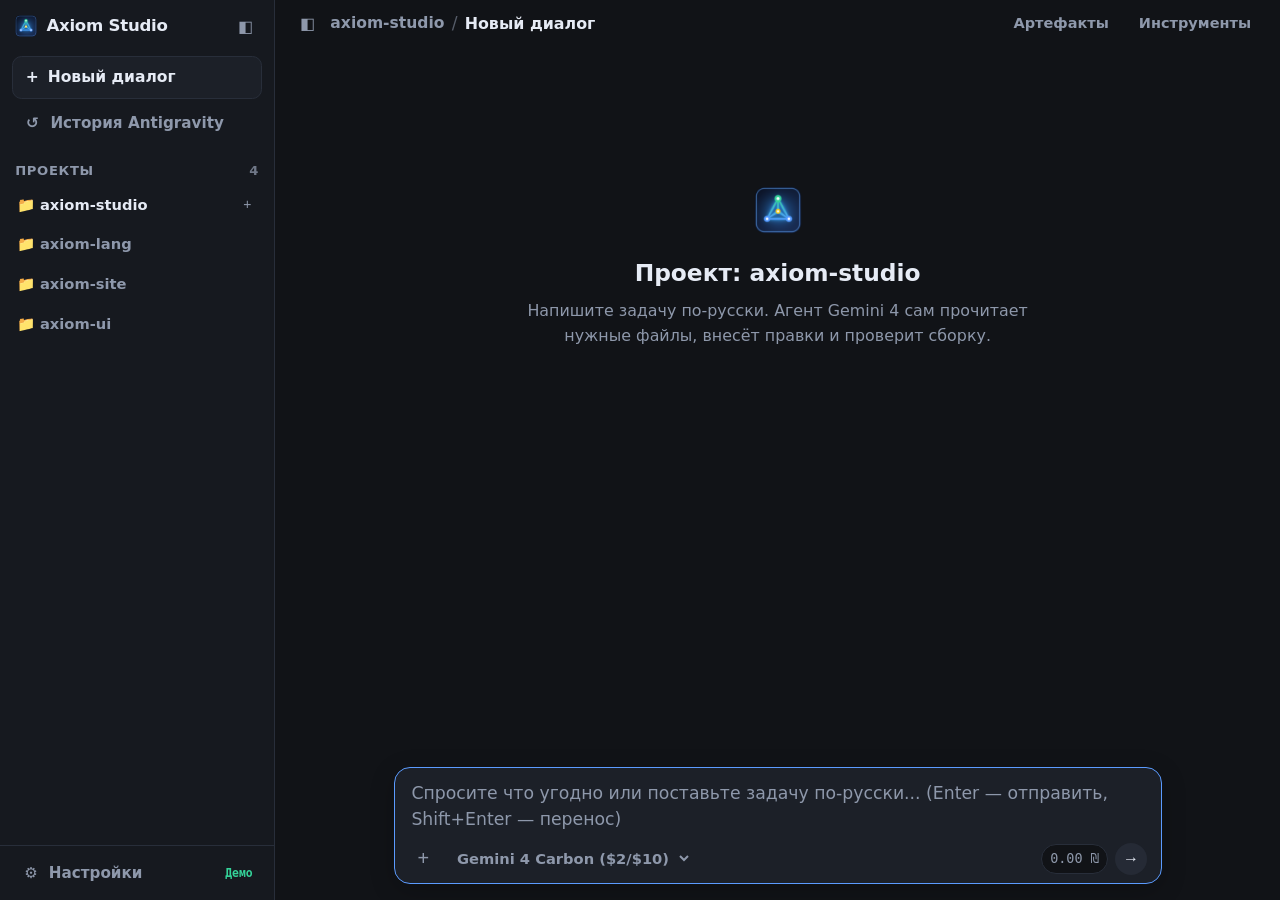
==== commit 14edf645: "Sync Axiom Studio v2.0 agent-first minimalist UI" ====
--- a/public/axiom-studio/index.html
+++ b/public/axiom-studio/index.html
@@ -5,166 +5,243 @@
   <meta name="viewport" content="width=device-width, initial-scale=1">
   <meta name="text-scale" content="scale">
   <meta name="color-scheme" content="light dark">
-  <title>Axiom Studio v1.4 — Автономная ИИ-Среда Разработки (Gemini 4 API)</title>
+  <title>Axiom Studio v2.0 — Автономная ИИ-Среда Разработки</title>
   <link rel="icon" type="image/png" sizes="256x256" href="./icons/icon-256.png">
   <link rel="manifest" href="./manifest.webmanifest">
   <link id="studio-stylesheet" rel="stylesheet" href="./styles.css">
 </head>
 <body>
-  <div class="studio-shell">
-    <!-- TOP BAR -->
-    <header class="topbar">
-      <div class="topbar-group">
-        <span class="brand-title">
-          <img src="./icons/icon-48.png" width="22" height="22" alt="" style="border-radius: 5px; vertical-align: middle;">
-          <span class="dot-live" aria-hidden="true"></span>
-          <span>Axiom Studio v1.4</span>
-        </span>
-        <span id="daemon-badge" class="badge">Проверка демона...</span>
-      </div>
-
-      <!-- Gemini 4 Model Selector -->
-      <div class="topbar-group">
-        <select id="model-select" class="ctrl-select" aria-label="Модель Gemini API">
-          <option value="gemini-4-carbon">gemini-4-carbon ($2/$10, кэш $0.10)</option>
-          <option value="gemini-4-argon">gemini-4-argon ($2/$10, кэш $0.10)</option>
-          <option value="gemini-4-hydrogen">gemini-4-hydrogen ($1.5/$7.5)</option>
-          <option value="gemini-3.8-flash">gemini-3.8-flash ($0.75/$3.75)</option>
-          <option value="gemini-2.5-pro">gemini-2.5-pro</option>
-          <option value="gemini-2.5-flash">gemini-2.5-flash</option>
-        </select>
-        <button id="btn-refresh-models" type="button" class="btn" title="Загрузить список моделей с вашего API-ключа">Модели</button>
-      </div>
-
-      <div class="topbar-group">
-        <span id="budget-badge" class="badge badge-budget mono">Бюджет: 80.00 ₪ | Расход: 0.00 ₪</span>
-        <div class="mode-seg" role="group" aria-label="Масштаб шрифта">
-          <button id="btn-font-dec" type="button" title="Уменьшить шрифт">A-</button>
-          <button id="btn-font-reset" type="button" title="Масштаб шрифта">112%</button>
-          <button id="btn-font-inc" type="button" title="Увеличить шрифт">A+</button>
-        </div>
-        <button id="btn-open-import" type="button" class="btn btn-emerald" title="Загрузить историю диалогов и русские планы из Antigravity">История Antigravity</button>
-        <button id="btn-open-key" type="button" class="btn">Ключ API</button>
-        <button id="btn-theme" type="button" class="btn">Тема</button>
-      </div>
-    </header>
-
-    <!-- 3-PANE WORKSPACE -->
-    <div class="workspace-grid">
-      <!-- LEFT: Project & File Explorer -->
-      <aside class="pane-left" aria-label="Проводник проектов">
-        <div class="pane-hdr">
-          <span>Проекты</span>
-          <select id="project-select" class="ctrl-select" style="max-inline-size: 9.5rem;" aria-label="Выбор проекта"></select>
-        </div>
-        <ul id="file-list" class="file-list" role="listbox" aria-label="Файлы проекта"></ul>
-      </aside>
-
-      <!-- CENTER: GPU Graph / Code / Artifacts + Integrated Axiom-Shell -->
-      <main class="pane-center">
-        <section class="center-top">
-          <div class="tab-strip">
-            <div class="tab-buttons" role="tablist">
-              <button type="button" class="tab-btn" role="tab" data-tab="gpu" aria-selected="true">GPU Граф #Hash &amp; Z3 (WebGL2)</button>
-              <button type="button" class="tab-btn" role="tab" data-tab="code" aria-selected="false">Редактор кода (.ax / .rs)</button>
-              <button type="button" class="tab-btn" role="tab" data-tab="artifacts" aria-selected="false">Артефакты (RU План &amp; Задачи)</button>
+  <div id="app-shell" class="app-shell">
+    <!-- LEFT SIDEBAR: Projects -> Nested Conversations + Bottom Settings -->
+    <aside id="sidebar" class="sidebar" aria-label="Проекты и диалоги">
+      <div class="sidebar-top">
+        <div class="brand-lockup">
+          <img src="./icons/icon-48.png" width="24" height="24" alt="" class="brand-icon">
+          <span class="brand-name">Axiom Studio</span>
+        </div>
+        <button id="btn-toggle-sidebar" type="button" class="icon-btn" title="Скрыть боковую панель" aria-label="Скрыть боковую панель">◧</button>
+      </div>
+
+      <div class="sidebar-actions">
+        <button id="btn-new-conv" type="button" class="btn-new-conv">
+          <span aria-hidden="true">+</span>
+          <span>Новый диалог</span>
+        </button>
+        <button id="btn-open-import" type="button" class="nav-row-btn" title="Загрузить диалоги и русские планы из ~/.gemini/antigravity/brain/">
+          <span class="nav-ico" aria-hidden="true">↺</span>
+          <span>История Antigravity</span>
+        </button>
+      </div>
+
+      <div class="sidebar-section-hdr">
+        <span>Проекты</span>
+        <span id="projects-count" class="muted-tag">0</span>
+      </div>
+
+      <nav id="projects-tree" class="projects-tree" aria-label="Список проектов и диалогов"></nav>
+
+      <div class="sidebar-footer">
+        <button id="btn-open-settings" type="button" class="nav-row-btn settings-btn">
+          <span class="nav-ico" aria-hidden="true">⚙</span>
+          <span>Настройки</span>
+          <span id="sidebar-ram-pill" class="ram-pill" title="Память локального Rust-демона"></span>
+        </button>
+      </div>
+    </aside>
+
+    <!-- MAIN STAGE: Pure Agent Dialogue + Bottom Floating Composer -->
+    <main class="main-stage">
+      <header class="stage-header">
+        <div class="stage-header-left">
+          <button id="btn-show-sidebar" type="button" class="icon-btn" hidden title="Показать боковую панель" aria-label="Показать боковую панель">◧</button>
+          <span id="crumb-project" class="crumb-project">axiom-studio</span>
+          <span class="crumb-sep" aria-hidden="true">/</span>
+          <span id="crumb-title" class="crumb-title">Новый диалог</span>
+        </div>
+        <div class="stage-header-right">
+          <button id="btn-drawer-artifacts" type="button" class="ghost-btn" title="Открыть русские планы (implementation_plan.md и task.md)">Артефакты</button>
+          <button id="btn-drawer-tools" type="button" class="ghost-btn" title="Открыть GPU Граф, редактор кода и терминал Axiom-Shell">Инструменты</button>
+        </div>
+      </header>
+
+      <div id="chat-scroll-wrap" class="chat-scroll-wrap">
+        <div id="chat-feed" class="chat-feed" aria-live="polite"></div>
+        <button id="btn-scroll-bottom" type="button" class="scroll-bottom-btn" hidden title="К последнему сообщению" aria-label="Прокрутить вниз">↓</button>
+      </div>
+
+      <!-- BOTTOM FLOATING COMPOSER CARD -->
+      <div class="composer-dock">
+        <form id="chat-form" class="composer-card">
+          <label for="chat-input" class="visually-hidden">Сообщение для ИИ-агента</label>
+          <textarea
+            id="chat-input"
+            class="composer-textarea"
+            placeholder="Спросите что угодно или поставьте задачу по-русски... (Enter — отправить, Shift+Enter — перенос)"
+          ></textarea>
+          <div class="composer-toolbar">
+            <div class="composer-toolbar-left">
+              <button id="btn-quick-new" type="button" class="composer-icon-btn" title="Начать новый чистый диалог (экономит токены)" aria-label="Новый диалог">+</button>
+              <label for="model-select" class="visually-hidden">Выбор модели Gemini</label>
+              <select id="model-select" class="model-inline-select" title="Модель Gemini API">
+                <option value="gemini-4-carbon">Gemini 4 Carbon ($2/$10)</option>
+                <option value="gemini-4-neon">Gemini 4 Neon</option>
+                <option value="gemini-4-argon">Gemini 4 Argon ($2/$10)</option>
+                <option value="gemini-4-hydrogen">Gemini 4 Hydrogen ($1.5/$7.5)</option>
+                <option value="gemini-3.8-flash">Gemini 3.8 Flash ($0.75/$3.75)</option>
+                <option value="gemini-2.5-pro">Gemini 2.5 Pro</option>
+                <option value="gemini-2.5-flash">Gemini 2.5 Flash</option>
+              </select>
             </div>
-            <div class="topbar-group">
-              <span id="active-file-label" class="mono" style="font-size: 0.77rem; color: var(--muted);">studio_core.ax</span>
-              <button id="btn-save-file" type="button" class="btn">Сохранить [Ctrl+S]</button>
-              <button id="btn-verify-ax" type="button" class="btn btn-primary">Проверить Z3 + Wasm</button>
+            <div class="composer-toolbar-right">
+              <span id="cost-inline-pill" class="cost-inline-pill mono" title="Расход за текущую сессию">0.00 ₪</span>
+              <button id="btn-send-chat" type="submit" class="send-circle-btn" title="Отправить (Enter)" aria-label="Отправить">→</button>
             </div>
           </div>
-
-          <!-- Panel 1: Hardware WebGL2 Cyrillic+English GPU Graph (`studio_core.wasm`) -->
-          <div id="panel-gpu" class="stage-panel">
-            <canvas id="studio-gpu-canvas" aria-label="Аппаратный WebGL2 граф узлов Axiom.Flux и Z3 контрактов"></canvas>
+        </form>
+      </div>
+    </main>
+
+    <!-- OPTIONAL COLLAPSIBLE RIGHT DRAWER (Hidden by default for zero clutter!) -->
+    <aside id="inspector-drawer" class="inspector-drawer" hidden aria-label="Инструменты и артефакты проекта">
+      <div class="drawer-header">
+        <div class="drawer-tabs" role="tablist">
+          <button type="button" class="drawer-tab" role="tab" data-tab="artifacts" aria-selected="true">Планы (RU)</button>
+          <button type="button" class="drawer-tab" role="tab" data-tab="gpu" aria-selected="false">GPU Граф</button>
+          <button type="button" class="drawer-tab" role="tab" data-tab="code" aria-selected="false">Код</button>
+          <button type="button" class="drawer-tab" role="tab" data-tab="shell" aria-selected="false">Терминал</button>
+        </div>
+        <button id="btn-close-drawer" type="button" class="icon-btn" title="Закрыть панель" aria-label="Закрыть панель">✕</button>
+      </div>
+
+      <!-- Tab 1: Artifacts -->
+      <section id="panel-artifacts" class="drawer-panel">
+        <div class="artifact-block">
+          <div class="sub-hdr"><span>implementation_plan.md (RU)</span></div>
+          <textarea id="plan-editor" class="code-area" spellcheck="false" aria-label="План внедрения на русском"></textarea>
+        </div>
+        <div class="artifact-block">
+          <div class="sub-hdr"><span>task.md (RU)</span></div>
+          <textarea id="task-editor" class="code-area" spellcheck="false" aria-label="Список задач"></textarea>
+        </div>
+      </section>
+
+      <!-- Tab 2: Hardware WebGL2 GPU Graph (`studio_core.wasm`) -->
+      <section id="panel-gpu" class="drawer-panel" hidden>
+        <div class="sub-hdr">
+          <span>WebGL2 Семантический граф (studio_core.wasm)</span>
+          <button id="btn-verify-ax-gpu" type="button" class="btn-small">Проверить Z3</button>
+        </div>
+        <div class="gpu-stage">
+          <canvas id="studio-gpu-canvas" aria-label="Аппаратный WebGL2 граф узлов Axiom.Flux"></canvas>
+        </div>
+      </section>
+
+      <!-- Tab 3: On-demand File Viewer / Editor -->
+      <section id="panel-code" class="drawer-panel" hidden>
+        <div class="sub-hdr">
+          <select id="file-select" class="ctrl-select" aria-label="Файл проекта"></select>
+          <div class="row-gap">
+            <button id="btn-save-file" type="button" class="btn-small">Сохранить</button>
+            <button id="btn-verify-ax" type="button" class="btn-small btn-accent">Z3 + Wasm</button>
           </div>
-
-          <!-- Panel 2: Code Editor -->
-          <div id="panel-code" class="stage-panel" hidden>
-            <textarea id="code-editor" class="code-area" spellcheck="false" aria-label="Редактор исходного кода"></textarea>
+        </div>
+        <textarea id="code-editor" class="code-area" spellcheck="false" aria-label="Редактор исходного кода"></textarea>
+      </section>
+
+      <!-- Tab 4: Integrated Axiom-Shell -->
+      <section id="panel-shell" class="drawer-panel" hidden>
+        <div class="sub-hdr">
+          <span>Axiom-Shell (логи в logs/)</span>
+          <div class="row-gap">
+            <button type="button" class="btn-small" data-quick-cmd="git status -s">git status</button>
+            <button type="button" class="btn-small" data-quick-cmd="ls -lh logs/ | tail -n 5">Логи</button>
           </div>
-
-          <!-- Panel 3: Imported Russian Artifacts (`implementation_plan.md` & `task.md`) -->
-          <div id="panel-artifacts" class="stage-panel" hidden>
-            <div class="artifacts-split">
-              <div class="artifact-col">
-                <div class="pane-hdr"><span>implementation_plan.md (RU)</span></div>
-                <textarea id="plan-editor" class="code-area" spellcheck="false" aria-label="План внедрения на русском языке"></textarea>
-              </div>
-              <div class="artifact-col">
-                <div class="pane-hdr"><span>task.md (RU)</span></div>
-                <textarea id="task-editor" class="code-area" spellcheck="false" aria-label="Список задач"></textarea>
-              </div>
-            </div>
-          </div>
-        </section>
-
-        <!-- Bottom Integrated Axiom-Shell & Z3 Diagnostics -->
-        <section class="center-bottom" aria-label="Встроенный терминал Axiom-Shell и вывод Z3">
-          <div class="pane-hdr" style="background: #0d1424; border-color: #1e2d4a;">
-            <span>Axiom-Shell &amp; Z3 Verifier (Логи сохраняются в logs/)</span>
-            <div class="topbar-group">
-              <button type="button" class="btn" data-quick-cmd="git status -s">git status</button>
-              <button type="button" class="btn" data-quick-cmd="ls -lh logs/ | tail -n 5">Логи</button>
-            </div>
-          </div>
-          <pre id="shell-output" class="shell-log">Axiom Studio v1.4 готова. Нажмите «История Antigravity», чтобы подтянуть историю беседы и планы, или «+ Новый чат» для чистой задачи!</pre>
-          <form id="shell-form" class="shell-bar">
-            <span class="mono" style="color: var(--emerald);">$</span>
-            <input id="shell-input" type="text" placeholder="Введите команду (например: cargo test, git status, ./scripts/run_checks.sh)..." aria-label="Команда оболочки">
-            <button type="submit" class="btn btn-primary">Выполнить</button>
-          </form>
-        </section>
-      </main>
-
-      <!-- RIGHT: Hybrid Multi-Brain AI Chat -->
-      <aside class="pane-right" aria-label="Чат с ИИ-агентом">
-        <div class="pane-hdr">
-          <span id="chat-mode-title">Агент: gemini-4-carbon</span>
-          <div class="topbar-group">
-            <span id="session-pill" class="mono" style="font-size: 0.8em;">Локально</span>
-            <button id="btn-new-chat" type="button" class="btn" style="padding: 0.18em 0.55em; font-size: 0.82em;" title="Очистить окно чата и начать новый диалог (экономит токены!)">+ Новый чат</button>
-          </div>
-        </div>
-        <div id="chat-feed" class="chat-feed"></div>
-        <form id="chat-form" class="chat-composer">
-          <textarea id="chat-input" placeholder="Напишите задачу по-русски (Ctrl+Enter — отправить)..." aria-label="Сообщение агенту"></textarea>
-          <div class="composer-actions">
-            <span id="last-cost-label" class="mono" style="font-size: 0.74rem; color: var(--muted);">Шаг: 0.000 ₪ (0 ток.)</span>
-            <button id="btn-send-chat" type="submit" class="btn btn-primary">Отправить</button>
-          </div>
+        </div>
+        <pre id="shell-output" class="shell-log">Axiom-Shell готова. Команды выполняются в папке выбранного проекта.</pre>
+        <form id="shell-form" class="shell-bar">
+          <span class="mono shell-prompt">$</span>
+          <input id="shell-input" type="text" placeholder="Команда (cargo test, git status)..." aria-label="Команда терминала">
+          <button type="submit" class="btn-small btn-accent">Выполнить</button>
         </form>
-      </aside>
+      </section>
+    </aside>
+  </div>
+
+  <!-- MODAL 1: Settings (<dialog closedby="any">) — All secondary controls live here! -->
+  <dialog id="dialog-settings" class="studio-dialog" closedby="any" aria-labelledby="settings-title">
+    <div class="dialog-hdr">
+      <h3 id="settings-title">Настройки Axiom Studio</h3>
+      <button type="button" class="icon-btn" data-close-dialog="dialog-settings" aria-label="Закрыть">✕</button>
     </div>
-  </div>
-
-  <!-- MODAL 1: Import Antigravity Brain Session (<dialog closedby="any">) -->
+
+    <div class="settings-body">
+      <div class="setting-row">
+        <div>
+          <div class="setting-label">Состояние локального демона</div>
+          <div id="daemon-status-text" class="setting-sub">Проверка...</div>
+        </div>
+        <span id="daemon-dot" class="status-dot"></span>
+      </div>
+
+      <div class="setting-row">
+        <div>
+          <div class="setting-label">Тема оформления</div>
+          <div class="setting-sub">Тёмная или светлая палитра интерфейса</div>
+        </div>
+        <button id="btn-theme" type="button" class="btn-small">Переключить тему</button>
+      </div>
+
+      <div class="setting-row">
+        <div>
+          <div class="setting-label">Масштаб шрифта</div>
+          <div class="setting-sub">Комфортный размер текста диалога</div>
+        </div>
+        <div class="seg-group" role="group" aria-label="Масштаб шрифта">
+          <button id="btn-font-dec" type="button">A-</button>
+          <button id="btn-font-reset" type="button">112%</button>
+          <button id="btn-font-inc" type="button">A+</button>
+        </div>
+      </div>
+
+      <div class="setting-row">
+        <div>
+          <div class="setting-label">Бюджет и расход Gemini API</div>
+          <div id="budget-detail-text" class="setting-sub mono">Бюджет: 80.00 ₪ | Расход: 0.00 ₪</div>
+        </div>
+        <button id="btn-reset-budget" type="button" class="btn-small">Сбросить</button>
+      </div>
+
+      <div class="setting-row">
+        <div>
+          <div class="setting-label">Список моделей Gemini API</div>
+          <div id="models-sync-status" class="setting-sub">Загрузить доступные модели с вашего ключа</div>
+        </div>
+        <button id="btn-refresh-models" type="button" class="btn-small">Обновить модели</button>
+      </div>
+
+      <form id="key-form" class="setting-key-box">
+        <label for="key-input" class="setting-label">GEMINI_API_KEY (сохраняется локально в ~/.env, права 0600)</label>
+        <div class="key-input-row">
+          <input id="key-input" type="password" class="ctrl-input mono" placeholder="AIzaSy..." autocomplete="off">
+          <button type="submit" class="btn-small btn-accent">Сохранить ключ</button>
+        </div>
+        <div class="setting-sub">
+          Ключ никогда не попадает в Git или логи. Получить можно в <a href="https://aistudio.google.com/app/api-keys" target="_blank" rel="noopener">Google AI Studio</a>.
+        </div>
+      </form>
+    </div>
+  </dialog>
+
+  <!-- MODAL 2: Import Antigravity Brain History (<dialog closedby="any">) -->
   <dialog id="dialog-import" class="studio-dialog" closedby="any" aria-labelledby="import-title">
-    <h3 id="import-title" style="margin-block: 0 0.4rem;">Импорт диалога и артефактов из Antigravity</h3>
-    <p style="margin: 0; color: var(--muted); font-size: 0.84rem;">
-      Прямое чтение из <code>~/.gemini/antigravity/brain/</code> (история сообщений <code>transcript.jsonl</code> + русские планы <code>implementation_plan.md</code> и <code>task.md</code>):
+    <div class="dialog-hdr">
+      <h3 id="import-title">История диалогов Antigravity</h3>
+      <button type="button" class="icon-btn" data-close-dialog="dialog-import" aria-label="Закрыть">✕</button>
+    </div>
+    <p class="setting-sub" style="margin-block: 0 0.7rem;">
+      Выберите диалог из <code>~/.gemini/antigravity/brain/</code>, чтобы перенести сообщения и русские планы в текущий проект:
     </p>
     <ul id="session-list" class="session-list"></ul>
-    <div style="display: flex; justify-content: flex-end;">
-      <button type="button" class="btn" data-close-dialog="dialog-import">Закрыть</button>
-    </div>
-  </dialog>
-
-  <!-- MODAL 2: Save GEMINI_API_KEY Privately to ~/.env (<dialog closedby="any">) -->
-  <dialog id="dialog-key" class="studio-dialog" closedby="any" aria-labelledby="key-title">
-    <h3 id="key-title" style="margin-block: 0 0.4rem;">Настройка GEMINI_API_KEY (Локально в ~/.env)</h3>
-    <p style="margin-block: 0 0.8rem; color: var(--muted); font-size: 0.84rem;">
-      Ключ сохраняется локальным демоном строго в <code>~/.env</code> с правами <code>0600</code> и никогда не попадает в Git или логи. Получить ключ можно в <a href="https://aistudio.google.com/app/api-keys" target="_blank" rel="noopener">Google AI Studio</a>.
-    </p>
-    <form id="key-form" style="display: flex; flex-direction: column; gap: 0.7rem;">
-      <input id="key-input" type="password" class="ctrl-input mono" placeholder="AIzaSy..." autocomplete="off" aria-label="GEMINI_API_KEY">
-      <div style="display: flex; justify-content: flex-end; gap: 0.5rem;">
-        <button type="button" class="btn" data-close-dialog="dialog-key">Отмена</button>
-        <button type="submit" class="btn btn-primary">Сохранить локально (0600)</button>
-      </div>
-    </form>
   </dialog>
 
   <script type="module" src="./studio_app.js"></script>
--- a/public/axiom-studio/styles.css
+++ b/public/axiom-studio/styles.css
@@ -1,79 +1,66 @@
 :root {
-  --bg-light: #f3f6fb;
-  --bg-dark: #080c16;
+  --bg-light: #f8fafc;
+  --bg-dark: #111317;
+  --sidebar-light: #f1f5f9;
+  --sidebar-dark: #16191f;
   --surface-light: #ffffff;
-  --surface-dark: #0f1626;
-  --surface-alt-light: #e6edf7;
-  --surface-alt-dark: #18233b;
-  --border-light: #cbd5e1;
-  --border-dark: #263859;
+  --surface-dark: #1c2028;
+  --surface-hover-light: #e2e8f0;
+  --surface-hover-dark: #252a35;
+  --border-light: #d8e1ec;
+  --border-dark: #282e3a;
   --text-light: #0f172a;
-  --text-dark: #eef4ff;
-  --muted-light: #475569;
-  --muted-dark: #a2b6d6;
-  --accent-light: #1d4ed8;
-  --accent-dark: #5298ff;
+  --text-dark: #e6ebf5;
+  --muted-light: #64748b;
+  --muted-dark: #8e98ab;
+  --accent-light: #2563eb;
+  --accent-dark: #5b9bff;
   --emerald-light: #059669;
   --emerald-dark: #34d399;
-  --amber-light: #d97706;
-  --amber-dark: #fbbf24;
-  --crimson-light: #dc2626;
-  --crimson-dark: #f87171;
 
   --bg: var(--bg-dark);
+  --sidebar: var(--sidebar-dark);
   --surface: var(--surface-dark);
-  --surface-alt: var(--surface-alt-dark);
+  --surface-hover: var(--surface-hover-dark);
   --border: var(--border-dark);
   --text: var(--text-dark);
   --muted: var(--muted-dark);
   --accent: var(--accent-dark);
   --emerald: var(--emerald-dark);
-  --amber: var(--amber-dark);
-  --crimson: var(--crimson-dark);
 
   @media (prefers-color-scheme: light) {
     --bg: var(--bg-light);
+    --sidebar: var(--sidebar-light);
     --surface: var(--surface-light);
-    --surface-alt: var(--surface-alt-light);
+    --surface-hover: var(--surface-hover-light);
     --border: var(--border-light);
     --text: var(--text-light);
     --muted: var(--muted-light);
     --accent: var(--accent-light);
     --emerald: var(--emerald-light);
-    --amber: var(--amber-light);
-    --crimson: var(--crimson-light);
   }
 
   @supports (color: light-dark(white, black)) {
     --bg: light-dark(var(--bg-light), var(--bg-dark));
+    --sidebar: light-dark(var(--sidebar-light), var(--sidebar-dark));
     --surface: light-dark(var(--surface-light), var(--surface-dark));
-    --surface-alt: light-dark(var(--surface-alt-light), var(--surface-alt-dark));
+    --surface-hover: light-dark(var(--surface-hover-light), var(--surface-hover-dark));
     --border: light-dark(var(--border-light), var(--border-dark));
     --text: light-dark(var(--text-light), var(--text-dark));
     --muted: light-dark(var(--muted-light), var(--muted-dark));
     --accent: light-dark(var(--accent-light), var(--accent-dark));
     --emerald: light-dark(var(--emerald-light), var(--emerald-dark));
-    --amber: light-dark(var(--amber-light), var(--amber-dark));
-    --crimson: light-dark(var(--crimson-light), var(--crimson-dark));
   }
 
   color-scheme: light dark;
   accent-color: var(--accent);
 }
 
-html[data-theme="dark"] {
-  color-scheme: dark;
-}
-
-html[data-theme="light"] {
-  color-scheme: light;
-}
-
-*, *::before, *::after {
-  box-sizing: border-box;
-}
-
-/* Do NOT set font-size on html or :root so OS accessibility text-scale works natively */
+html[data-theme="dark"] { color-scheme: dark; }
+html[data-theme="light"] { color-scheme: light; }
+
+*, *::before, *::after { box-sizing: border-box; }
+
 html {
   inline-size: 100%;
   block-size: 100%;
@@ -81,58 +68,862 @@
 
 body {
   margin: 0;
-  padding: 0;
   inline-size: 100%;
   block-size: 100%;
   overflow: hidden;
   background: var(--bg);
   color: var(--text);
   font-family: system-ui, -apple-system, "Segoe UI", Roboto, "Noto Sans", sans-serif;
-  font-size: calc(1rem * var(--ui-scale, 1.12));
-  line-height: 1.55;
+  font-size: calc(1rem * var(--ui-scale, 1.08));
+  line-height: 1.58;
 }
 
 pre, code, textarea.code-area, .mono {
   font-family: ui-monospace, "SFMono-Regular", Menlo, Consolas, monospace;
 }
 
-.studio-shell {
-  display: grid;
-  grid-template-rows: auto 1fr;
+.visually-hidden {
+  position: absolute;
+  inline-size: 1px;
+  block-size: 1px;
+  overflow: hidden;
+  clip-path: inset(50%);
+  white-space: nowrap;
+}
+
+/* Main App Shell: Left Sidebar + Wide Centered Dialogue + Optional Right Drawer */
+.app-shell {
+  display: flex;
+  inline-size: 100dvw;
   block-size: 100dvh;
-  inline-size: 100dvw;
-}
-
-/* Top Bar */
-.topbar {
+  overflow: hidden;
+}
+
+/* ================= LEFT SIDEBAR ================= */
+.sidebar {
+  flex: 0 0 17.2rem;
+  background: var(--sidebar);
+  border-inline-end: 1px solid var(--border);
+  display: flex;
+  flex-direction: column;
+  min-block-size: 0;
+  user-select: none;
+}
+
+.sidebar[hidden] {
+  display: none;
+}
+
+.sidebar-top {
   display: flex;
   align-items: center;
   justify-content: space-between;
-  gap: 0.65rem;
-  padding: 0.45rem 0.9rem;
-  min-block-size: 3.5rem;
-  background: var(--surface);
+  padding: 0.7rem 0.85rem 0.55rem;
+}
+
+.brand-lockup {
+  display: inline-flex;
+  align-items: center;
+  gap: 0.55rem;
+}
+
+.brand-icon {
+  border-radius: 6px;
+  display: block;
+}
+
+.brand-name {
+  font-weight: 750;
+  font-size: 0.96em;
+  letter-spacing: -0.015em;
+}
+
+.icon-btn {
+  border: 0;
+  background: transparent;
+  color: var(--muted);
+  inline-size: 1.9rem;
+  block-size: 1.9rem;
+  border-radius: 0.45rem;
+  display: inline-grid;
+  place-items: center;
+  cursor: pointer;
+  font-size: 1rem;
+}
+
+.icon-btn:hover {
+  background: var(--surface-hover);
+  color: var(--text);
+}
+
+.sidebar-actions {
+  padding: 0.35rem 0.75rem 0.5rem;
+  display: flex;
+  flex-direction: column;
+  gap: 0.3rem;
+}
+
+.btn-new-conv {
+  display: flex;
+  align-items: center;
+  gap: 0.55rem;
+  inline-size: 100%;
+  padding: 0.52rem 0.8rem;
+  border-radius: 0.6rem;
+  border: 1px solid var(--border);
+  background: var(--surface);
+  color: var(--text);
+  font: inherit;
+  font-size: 0.9em;
+  font-weight: 600;
+  cursor: pointer;
+  text-align: start;
+}
+
+.btn-new-conv:hover {
+  background: var(--surface-hover);
+  border-color: var(--accent);
+}
+
+.nav-row-btn {
+  display: flex;
+  align-items: center;
+  gap: 0.55rem;
+  inline-size: 100%;
+  padding: 0.45rem 0.7rem;
+  border-radius: 0.5rem;
+  border: 0;
+  background: transparent;
+  color: var(--muted);
+  font: inherit;
+  font-size: 0.88em;
+  font-weight: 550;
+  cursor: pointer;
+  text-align: start;
+}
+
+.nav-row-btn:hover {
+  background: var(--surface-hover);
+  color: var(--text);
+}
+
+.nav-ico {
+  inline-size: 1.15rem;
+  text-align: center;
+  font-size: 1em;
+}
+
+.sidebar-section-hdr {
+  display: flex;
+  align-items: center;
+  justify-content: space-between;
+  padding: 0.65rem 0.95rem 0.35rem;
+  font-size: 0.76em;
+  font-weight: 700;
+  text-transform: uppercase;
+  letter-spacing: 0.05em;
+  color: var(--muted);
+}
+
+.muted-tag {
+  font-weight: 600;
+  opacity: 0.75;
+}
+
+/* Projects -> Nested Conversations Tree */
+.projects-tree {
+  flex: 1;
+  overflow-y: auto;
+  padding: 0 0.55rem 0.7rem;
+}
+
+.project-group {
+  margin-block-end: 0.35rem;
+}
+
+.project-row {
+  display: flex;
+  align-items: center;
+  justify-content: space-between;
+  padding: 0.34rem 0.5rem;
+  border-radius: 0.45rem;
+  color: var(--muted);
+  font-size: 0.85em;
+  font-weight: 650;
+  cursor: pointer;
+}
+
+.project-row:hover {
+  background: var(--surface-hover);
+  color: var(--text);
+}
+
+.project-row.active-project {
+  color: var(--text);
+}
+
+.project-label {
+  display: inline-flex;
+  align-items: center;
+  gap: 0.45rem;
+  min-inline-size: 0;
+  overflow: hidden;
+  text-overflow: ellipsis;
+  white-space: nowrap;
+}
+
+.project-add-btn {
+  border: 0;
+  background: transparent;
+  color: var(--muted);
+  border-radius: 0.35rem;
+  padding: 0.1rem 0.38rem;
+  cursor: pointer;
+  font-size: 0.95em;
+  opacity: 0;
+}
+
+.project-row:hover .project-add-btn,
+.project-row.active-project .project-add-btn {
+  opacity: 1;
+}
+
+.project-add-btn:hover {
+  background: var(--surface);
+  color: var(--accent);
+}
+
+.conv-list {
+  list-style: none;
+  margin: 0.1rem 0 0.25rem;
+  padding: 0 0 0 0.85rem;
+  display: flex;
+  flex-direction: column;
+  gap: 0.12rem;
+}
+
+.conv-item {
+  display: flex;
+  align-items: center;
+  justify-content: space-between;
+  gap: 0.4rem;
+  padding: 0.38rem 0.55rem;
+  border-radius: 0.48rem;
+  cursor: pointer;
+  font-size: 0.86em;
+  color: var(--muted);
+}
+
+.conv-item:hover {
+  background: var(--surface-hover);
+  color: var(--text);
+}
+
+.conv-item.active {
+  background: var(--surface);
+  color: var(--text);
+  font-weight: 600;
+  box-shadow: inset 0 0 0 1px var(--border);
+}
+
+.conv-title {
+  flex: 1;
+  min-inline-size: 0;
+  overflow: hidden;
+  text-overflow: ellipsis;
+  white-space: nowrap;
+}
+
+.conv-meta {
+  display: inline-flex;
+  align-items: center;
+  gap: 0.25rem;
+  flex-shrink: 0;
+}
+
+.conv-age {
+  font-size: 0.78em;
+  color: var(--muted);
+}
+
+.conv-del-btn {
+  border: 0;
+  background: transparent;
+  color: var(--muted);
+  padding: 0 0.22rem;
+  border-radius: 0.25rem;
+  cursor: pointer;
+  display: none;
+}
+
+.conv-item:hover .conv-del-btn {
+  display: inline-block;
+}
+
+.conv-del-btn:hover {
+  color: #f87171;
+}
+
+.sidebar-footer {
+  border-block-start: 1px solid var(--border);
+  padding: 0.5rem 0.65rem;
+}
+
+.settings-btn {
+  justify-content: flex-start;
+}
+
+.ram-pill {
+  margin-inline-start: auto;
+  font-size: 0.75em;
+  color: var(--emerald);
+  font-family: ui-monospace, monospace;
+}
+
+/* ================= CENTER MAIN STAGE ================= */
+.main-stage {
+  flex: 1;
+  min-inline-size: 0;
+  display: flex;
+  flex-direction: column;
+  background: var(--bg);
+  position: relative;
+}
+
+.stage-header {
+  block-size: 3rem;
+  flex-shrink: 0;
+  padding: 0 1.1rem;
+  display: flex;
+  align-items: center;
+  justify-content: space-between;
+  gap: 0.8rem;
+  border-block-end: 1px solid transparent;
+}
+
+.stage-header-left,
+.stage-header-right {
+  display: flex;
+  align-items: center;
+  gap: 0.45rem;
+  min-inline-size: 0;
+}
+
+.crumb-project {
+  color: var(--muted);
+  font-size: 0.9em;
+  font-weight: 600;
+  white-space: nowrap;
+}
+
+.crumb-sep {
+  color: var(--muted);
+  opacity: 0.55;
+}
+
+.crumb-title {
+  font-size: 0.92em;
+  font-weight: 600;
+  overflow: hidden;
+  text-overflow: ellipsis;
+  white-space: nowrap;
+}
+
+.ghost-btn {
+  border: 1px solid transparent;
+  background: transparent;
+  color: var(--muted);
+  padding: 0.3rem 0.65rem;
+  border-radius: 0.45rem;
+  font: inherit;
+  font-size: 0.84em;
+  font-weight: 600;
+  cursor: pointer;
+}
+
+.ghost-btn:hover,
+.ghost-btn.active {
+  background: var(--surface);
+  border-color: var(--border);
+  color: var(--text);
+}
+
+/* Centered Dialogue Feed */
+.chat-scroll-wrap {
+  flex: 1;
+  min-block-size: 0;
+  overflow-y: auto;
+  position: relative;
+  padding: 0.6rem 1.4rem 1.4rem;
+}
+
+.chat-feed {
+  max-inline-size: 48rem;
+  margin-inline: auto;
+  display: flex;
+  flex-direction: column;
+  gap: 1.25rem;
+  padding-block-end: 1.2rem;
+}
+
+.empty-welcome {
+  margin-block-start: 14vh;
+  text-align: center;
+  color: var(--muted);
+}
+
+.empty-welcome img {
+  border-radius: 14px;
+  margin-block-end: 0.7rem;
+}
+
+.empty-welcome h1 {
+  margin: 0 0 0.35rem;
+  font-size: 1.35em;
+  color: var(--text);
+  font-weight: 700;
+}
+
+.empty-welcome p {
+  margin: 0 auto;
+  max-inline-size: 32rem;
+  font-size: 0.92em;
+}
+
+.msg-row {
+  display: flex;
+  flex-direction: column;
+  gap: 0.3rem;
+}
+
+.msg-row.user .msg-bubble {
+  background: var(--surface);
+  border: 1px solid var(--border);
+  border-radius: 0.9rem;
+  padding: 0.85rem 1.1rem;
+  white-space: pre-wrap;
+  word-break: break-word;
+}
+
+.msg-row.assistant .msg-bubble {
+  padding: 0.2rem 0.15rem;
+  word-break: break-word;
+}
+
+.msg-meta {
+  font-size: 0.76em;
+  color: var(--muted);
+  display: flex;
+  align-items: center;
+  gap: 0.5rem;
+  padding-inline: 0.15rem;
+}
+
+/* Safe Markdown elements inside assistant replies */
+.md-p { margin: 0 0 0.65rem; }
+.md-p:last-child { margin-block-end: 0; }
+.md-h { margin: 0.9rem 0 0.4rem; font-size: 1.06em; font-weight: 750; color: var(--text); }
+.md-ul { margin: 0.3rem 0 0.7rem; padding-inline-start: 1.35rem; }
+.md-ul li { margin-block-end: 0.28rem; }
+.md-code-inline {
+  background: var(--surface);
+  border: 1px solid var(--border);
+  border-radius: 0.3rem;
+  padding: 0.08em 0.38em;
+  font-size: 0.9em;
+}
+.md-pre {
+  margin: 0.55rem 0 0.75rem;
+  background: var(--sidebar);
+  border: 1px solid var(--border);
+  border-radius: 0.6rem;
+  padding: 0.75rem 0.9rem;
+  overflow-x: auto;
+  font-size: 0.86em;
+  line-height: 1.48;
+}
+
+.scroll-bottom-btn {
+  position: sticky;
+  bottom: 0.8rem;
+  inset-inline-start: 50%;
+  transform: translateX(-50%);
+  inline-size: 2.2rem;
+  block-size: 2.2rem;
+  border-radius: 999px;
+  border: 1px solid var(--border);
+  background: var(--surface);
+  color: var(--text);
+  cursor: pointer;
+  box-shadow: 0 4px 16px rgba(0, 0, 0, 0.35);
+}
+
+/* ================= BOTTOM FLOATING COMPOSER ================= */
+.composer-dock {
+  flex-shrink: 0;
+  padding: 0.35rem 1.4rem 1rem;
+}
+
+.composer-card {
+  max-inline-size: 48rem;
+  margin-inline: auto;
+  background: var(--surface);
+  border: 1px solid var(--border);
+  border-radius: 1rem;
+  padding: 0.65rem 0.85rem 0.5rem;
+  display: flex;
+  flex-direction: column;
+  gap: 0.45rem;
+  box-shadow: 0 6px 24px rgba(0, 0, 0, 0.22);
+}
+
+.composer-card:focus-within {
+  border-color: var(--accent);
+}
+
+/* Auto-sizing textarea per modern-web-guidance (form-fields-automatically-fit-contents) */
+.composer-textarea {
+  field-sizing: content;
+  height: auto;
+  width: 100%;
+  min-block-size: 2.2lh;
+  max-block-size: 10lh;
+  resize: none;
+  border: 0;
+  outline: none;
+  background: transparent;
+  color: var(--text);
+  font: inherit;
+  line-height: 1.5;
+  padding: 0.15rem 0.2rem;
+}
+
+.composer-textarea::placeholder {
+  color: var(--muted);
+}
+
+.composer-toolbar {
+  display: flex;
+  align-items: center;
+  justify-content: space-between;
+  gap: 0.5rem;
+}
+
+.composer-toolbar-left,
+.composer-toolbar-right {
+  display: flex;
+  align-items: center;
+  gap: 0.45rem;
+}
+
+.composer-icon-btn {
+  border: 0;
+  background: transparent;
+  color: var(--muted);
+  inline-size: 1.9rem;
+  block-size: 1.9rem;
+  border-radius: 0.45rem;
+  font-size: 1.15em;
+  cursor: pointer;
+  display: inline-grid;
+  place-items: center;
+}
+
+.composer-icon-btn:hover {
+  background: var(--surface-hover);
+  color: var(--text);
+}
+
+.model-inline-select {
+  field-sizing: content;
+  max-inline-size: 26ch;
+  border: 0;
+  background: transparent;
+  color: var(--muted);
+  font: inherit;
+  font-size: 0.85em;
+  font-weight: 600;
+  padding: 0.25rem 0.45rem;
+  border-radius: 0.45rem;
+  cursor: pointer;
+}
+
+.model-inline-select:hover,
+.model-inline-select:focus {
+  background: var(--surface-hover);
+  color: var(--text);
+}
+
+.model-inline-select option {
+  background: var(--surface);
+  color: var(--text);
+}
+
+.cost-inline-pill {
+  font-size: 0.78em;
+  color: var(--muted);
+  padding: 0.18rem 0.5rem;
+  border-radius: 999px;
+  background: var(--bg);
+  border: 1px solid var(--border);
+}
+
+.send-circle-btn {
+  inline-size: 2rem;
+  block-size: 2rem;
+  border-radius: 999px;
+  border: 0;
+  background: var(--surface-hover);
+  color: var(--text);
+  font-size: 1rem;
+  font-weight: 700;
+  cursor: pointer;
+  display: inline-grid;
+  place-items: center;
+}
+
+.send-circle-btn:hover:not(:disabled) {
+  background: var(--accent);
+  color: #ffffff;
+}
+
+.send-circle-btn:disabled {
+  opacity: 0.45;
+  cursor: wait;
+}
+
+/* ================= OPTIONAL RIGHT INSPECTOR DRAWER ================= */
+.inspector-drawer {
+  flex: 0 0 32rem;
+  background: var(--sidebar);
+  border-inline-start: 1px solid var(--border);
+  display: flex;
+  flex-direction: column;
+  min-block-size: 0;
+}
+
+.inspector-drawer[hidden] {
+  display: none;
+}
+
+.drawer-header {
+  block-size: 3rem;
+  padding: 0 0.75rem;
   border-block-end: 1px solid var(--border);
-  flex-wrap: wrap;
-}
-
-.topbar-group {
+  display: flex;
+  align-items: center;
+  justify-content: space-between;
+  gap: 0.4rem;
+}
+
+.drawer-tabs {
+  display: flex;
+  gap: 0.25rem;
+}
+
+.drawer-tab {
+  border: 0;
+  background: transparent;
+  color: var(--muted);
+  padding: 0.32rem 0.62rem;
+  border-radius: 0.42rem;
+  font: inherit;
+  font-size: 0.82em;
+  font-weight: 650;
+  cursor: pointer;
+}
+
+.drawer-tab[aria-selected="true"] {
+  background: var(--surface);
+  color: var(--text);
+  box-shadow: inset 0 0 0 1px var(--border);
+}
+
+.drawer-panel {
+  flex: 1;
+  min-block-size: 0;
+  display: flex;
+  flex-direction: column;
+}
+
+.drawer-panel[hidden] {
+  display: none;
+}
+
+.sub-hdr {
+  padding: 0.5rem 0.75rem;
+  border-block-end: 1px solid var(--border);
+  display: flex;
+  align-items: center;
+  justify-content: space-between;
+  gap: 0.5rem;
+  font-size: 0.82em;
+  font-weight: 650;
+  color: var(--muted);
+}
+
+.row-gap {
+  display: flex;
+  align-items: center;
+  gap: 0.35rem;
+}
+
+.artifact-block {
+  flex: 1;
+  min-block-size: 0;
+  display: flex;
+  flex-direction: column;
+  border-block-end: 1px solid var(--border);
+}
+
+.code-area {
+  flex: 1;
+  inline-size: 100%;
+  border: 0;
+  resize: none;
+  outline: none;
+  padding: 0.75rem 0.85rem;
+  background: var(--bg);
+  color: var(--text);
+  font-size: 0.86em;
+  line-height: 1.5;
+}
+
+.gpu-stage {
+  flex: 1;
+  min-block-size: 0;
+  background: #060912;
+  position: relative;
+}
+
+#studio-gpu-canvas {
+  display: block;
+  inline-size: 100%;
+  block-size: 100%;
+}
+
+.shell-log {
+  flex: 1;
+  margin: 0;
+  padding: 0.75rem 0.85rem;
+  overflow: auto;
+  background: var(--bg);
+  color: #cbd5e1;
+  font-size: 0.84em;
+  line-height: 1.48;
+  white-space: pre-wrap;
+}
+
+.shell-bar {
   display: flex;
   align-items: center;
   gap: 0.45rem;
-  flex-wrap: wrap;
-}
-
-.brand-title {
-  font-weight: 800;
+  padding: 0.5rem 0.7rem;
+  border-block-start: 1px solid var(--border);
+  background: var(--surface);
+}
+
+.shell-prompt {
+  color: var(--emerald);
+  font-weight: 700;
+}
+
+.shell-bar input {
+  flex: 1;
+  border: 0;
+  outline: none;
+  background: transparent;
+  color: var(--text);
+  font: inherit;
+  font-size: 0.88em;
+}
+
+/* ================= CONTROLS & DIALOGS ================= */
+.btn-small, .ctrl-select, .ctrl-input {
+  padding: 0.34rem 0.68rem;
+  border-radius: 0.45rem;
+  border: 1px solid var(--border);
+  background: var(--surface);
+  color: var(--text);
+  font: inherit;
+  font-size: 0.83em;
+  font-weight: 600;
+}
+
+.btn-small {
+  cursor: pointer;
+  white-space: nowrap;
+}
+
+.btn-small:hover {
+  border-color: var(--accent);
+}
+
+.btn-accent {
+  background: var(--accent);
+  border-color: var(--accent);
+  color: #ffffff;
+}
+
+.ctrl-select {
+  max-inline-size: 17rem;
+}
+
+.studio-dialog {
+  inline-size: min(35rem, 94vw);
+  max-block-size: 86dvh;
+  overflow: auto;
+  border: 1px solid var(--border);
+  border-radius: 0.9rem;
+  background: var(--surface);
+  color: var(--text);
+  padding: 1.15rem 1.25rem;
+  box-shadow: 0 24px 64px rgba(0, 0, 0, 0.55);
+}
+
+.studio-dialog::backdrop {
+  background: rgba(0, 0, 0, 0.58);
+  backdrop-filter: blur(4px);
+}
+
+.dialog-hdr {
+  display: flex;
+  align-items: center;
+  justify-content: space-between;
+  margin-block-end: 0.85rem;
+}
+
+.dialog-hdr h3 {
+  margin: 0;
   font-size: 1.05em;
-  letter-spacing: -0.02em;
-  display: inline-flex;
-  align-items: center;
-  gap: 0.45rem;
-}
-
-.dot-live {
+}
+
+.settings-body {
+  display: flex;
+  flex-direction: column;
+  gap: 0.85rem;
+}
+
+.setting-row {
+  display: flex;
+  align-items: center;
+  justify-content: space-between;
+  gap: 0.8rem;
+  padding-block-end: 0.75rem;
+  border-block-end: 1px solid var(--border);
+}
+
+.setting-label {
+  font-size: 0.9em;
+  font-weight: 650;
+}
+
+.setting-sub {
+  font-size: 0.8em;
+  color: var(--muted);
+}
+
+.status-dot {
   inline-size: 0.65rem;
   block-size: 0.65rem;
   border-radius: 999px;
@@ -140,387 +931,61 @@
   box-shadow: 0 0 8px var(--emerald);
 }
 
-.badge {
-  font-size: 0.85em;
-  font-weight: 700;
-  padding: 0.22em 0.65em;
-  border-radius: 999px;
-  background: var(--surface-alt);
-  border: 1px solid var(--border);
-  color: var(--emerald);
-  white-space: nowrap;
-}
-
-.badge-budget {
-  color: var(--accent);
-}
-
-/* Controls */
-.btn, select.ctrl-select, input.ctrl-input {
-  padding: 0.36em 0.72em;
-  border-radius: 0.45rem;
-  border: 1px solid var(--border);
-  background: var(--surface-alt);
-  color: var(--text);
-  font-size: 0.88em;
-  font-weight: 650;
-}
-
-.btn {
-  cursor: pointer;
-  white-space: nowrap;
-}
-
-.btn:hover {
-  border-color: var(--accent);
-}
-
-.btn-primary {
-  background: var(--accent);
-  border-color: var(--accent);
-  color: #ffffff;
-}
-
-.btn-emerald {
-  border-color: var(--emerald);
-  color: var(--emerald);
-}
-
-.mode-seg {
+.seg-group {
   display: inline-flex;
   background: var(--bg);
-  padding: 0.18rem;
-  border-radius: 0.5rem;
-  border: 1px solid var(--border);
-  gap: 0.16rem;
-}
-
-.mode-seg button {
-  border: 0;
-  background: transparent;
-  color: var(--muted);
-  padding: 0.32em 0.68em;
-  border-radius: 0.38rem;
-  font-size: 0.86em;
+  border: 1px solid var(--border);
+  border-radius: 0.48rem;
+  padding: 0.14rem;
+  gap: 0.15rem;
+}
+
+.seg-group button {
+  border: 0;
+  background: transparent;
+  color: var(--muted);
+  padding: 0.26rem 0.58rem;
+  border-radius: 0.35rem;
+  font: inherit;
+  font-size: 0.84em;
   font-weight: 700;
   cursor: pointer;
-  white-space: nowrap;
-}
-
-.mode-seg button[aria-pressed="true"] {
-  background: var(--accent);
-  color: #ffffff;
-}
-
-/* Main 3-Column Grid */
-.workspace-grid {
-  display: grid;
-  grid-template-columns: 16.5rem 1fr 27rem;
-  min-block-size: 0;
-  overflow: hidden;
-}
-
-/* Left Explorer */
-.pane-left {
-  background: var(--surface);
-  border-inline-end: 1px solid var(--border);
-  display: flex;
-  flex-direction: column;
-  min-block-size: 0;
-}
-
-.pane-hdr {
-  padding: 0.55rem 0.8rem;
-  border-block-end: 1px solid var(--border);
-  font-weight: 750;
-  font-size: 0.85em;
-  letter-spacing: 0.03em;
-  color: var(--muted);
-  display: flex;
-  align-items: center;
-  justify-content: space-between;
-  gap: 0.4rem;
-}
-
-.file-list {
-  flex: 1;
-  overflow-y: auto;
-  padding: 0.45rem;
-  list-style: none;
-  margin: 0;
-}
-
-.file-item {
-  padding: 0.42em 0.6em;
-  border-radius: 0.4rem;
-  cursor: pointer;
-  font-size: 0.92em;
-  color: var(--muted);
-  overflow: hidden;
-  text-overflow: ellipsis;
-  white-space: nowrap;
-}
-
-.file-item:hover {
-  background: var(--surface-alt);
-  color: var(--text);
-}
-
-.file-item[aria-selected="true"] {
-  background: color-mix(in srgb, var(--accent) 22%, transparent);
-  color: var(--accent);
-  font-weight: 700;
-}
-
-/* Center Split */
-.pane-center {
-  display: grid;
-  grid-template-rows: 1.3fr 0.9fr;
-  min-block-size: 0;
-  min-inline-size: 0;
-  background: var(--bg);
-}
-
-.center-top {
-  display: flex;
-  flex-direction: column;
-  min-block-size: 0;
-  border-block-end: 1px solid var(--border);
-}
-
-.tab-strip {
-  display: flex;
-  align-items: center;
-  justify-content: space-between;
-  padding: 0.4rem 0.75rem;
-  background: var(--surface);
-  border-block-end: 1px solid var(--border);
-  gap: 0.5rem;
-  flex-wrap: wrap;
-}
-
-.tab-buttons {
-  display: flex;
-  gap: 0.35rem;
-  flex-wrap: wrap;
-}
-
-.tab-btn {
-  padding: 0.36em 0.75em;
-  border-radius: 0.4rem;
-  border: 1px solid transparent;
-  background: transparent;
-  color: var(--muted);
-  font-weight: 700;
-  font-size: 0.9em;
-  cursor: pointer;
-}
-
-.tab-btn[aria-selected="true"] {
-  background: var(--surface-alt);
-  border-color: var(--border);
-  color: var(--text);
-}
-
-.stage-panel {
-  flex: 1;
-  min-block-size: 0;
-  position: relative;
-  display: flex;
-  flex-direction: column;
-}
-
-.stage-panel[hidden] {
-  display: none;
-}
-
-#studio-gpu-canvas {
-  inline-size: 100%;
-  block-size: 100%;
-  display: block;
-}
-
-textarea.code-area {
-  flex: 1;
-  inline-size: 100%;
-  border: 0;
-  resize: none;
-  padding: 0.9rem 1.05rem;
-  background: #090e1a;
-  color: #eef4ff;
-  font-size: 0.96em;
-  line-height: 1.58;
-  color-scheme: dark;
-  accent-color: var(--accent);
-}
-
-textarea.code-area:focus {
-  outline: none;
-}
-
-.artifacts-split {
-  flex: 1;
-  display: grid;
-  grid-template-columns: 1fr 1fr;
-  gap: 1px;
-  background: var(--border);
-  min-block-size: 0;
-}
-
-.artifact-col {
-  background: var(--surface);
-  display: flex;
-  flex-direction: column;
-  min-block-size: 0;
-}
-
-/* Bottom Shell & Z3 Output */
-.center-bottom {
-  display: flex;
-  flex-direction: column;
-  min-block-size: 0;
-  background: #070b14;
-  color: #e2e8f0;
-}
-
-.shell-log {
-  flex: 1;
-  margin: 0;
-  padding: 0.7rem 0.9rem;
-  overflow-y: auto;
-  font-size: 0.92em;
-  line-height: 1.52;
-  white-space: pre-wrap;
-  color-scheme: dark;
-  accent-color: var(--accent);
-}
-
-.shell-bar {
-  display: flex;
+}
+
+.seg-group button:hover {
+  background: var(--surface-hover);
+  color: var(--text);
+}
+
+.setting-key-box {
+  display: flex;
+  flex-direction: column;
   gap: 0.45rem;
-  padding: 0.45rem 0.7rem;
-  background: #0d1424;
-  border-block-start: 1px solid #1e2d4a;
-  align-items: center;
-}
-
-.shell-bar input {
-  flex: 1;
-  background: #070b14;
-  color: #eef4ff;
-  border: 1px solid #263859;
-  border-radius: 0.4rem;
-  padding: 0.42em 0.65em;
-  font-family: ui-monospace, "SFMono-Regular", Menlo, Consolas, monospace;
-  font-size: 0.94em;
-}
-
-/* Right Chat Pane */
-.pane-right {
-  background: var(--surface);
-  border-inline-start: 1px solid var(--border);
-  display: flex;
-  flex-direction: column;
-  min-block-size: 0;
-}
-
-.chat-feed {
-  flex: 1;
-  overflow-y: auto;
-  padding: 0.85rem;
-  display: flex;
-  flex-direction: column;
-  gap: 0.75rem;
-}
-
-.msg {
-  padding: 0.75rem 0.9rem;
-  border-radius: 0.7rem;
-  border: 1px solid var(--border);
-  background: var(--bg);
-  font-size: 0.98em;
-  line-height: 1.56;
-  white-space: pre-wrap;
-  overflow-wrap: anywhere;
-}
-
-.msg-user {
-  background: color-mix(in srgb, var(--accent) 18%, var(--bg));
-  border-color: color-mix(in srgb, var(--accent) 48%, var(--border));
-}
-
-.msg-meta {
-  font-size: 0.8em;
-  font-weight: 700;
-  color: var(--muted);
-  margin-block-end: 0.35rem;
-  display: flex;
-  justify-content: space-between;
-  gap: 0.4rem;
-  flex-wrap: wrap;
-}
-
-.chat-composer {
-  padding: 0.65rem;
-  border-block-start: 1px solid var(--border);
-  display: flex;
-  flex-direction: column;
-  gap: 0.5rem;
-}
-
-.chat-composer textarea {
-  inline-size: 100%;
-  min-block-size: 4.8rem;
-  max-block-size: 10rem;
-  resize: vertical;
-  border-radius: 0.5rem;
-  border: 1px solid var(--border);
-  background: var(--bg);
-  color: var(--text);
-  padding: 0.6rem 0.75rem;
-  font-family: inherit;
-  font-size: 0.98em;
-  line-height: 1.5;
-}
-
-.composer-actions {
-  display: flex;
-  justify-content: space-between;
-  align-items: center;
-  gap: 0.4rem;
-  flex-wrap: wrap;
-}
-
-/* Modals (<dialog closedby="any">) */
-dialog.studio-dialog {
-  inline-size: min(92dvw, 40rem);
-  border: 1px solid var(--border);
-  border-radius: 0.85rem;
-  background: var(--surface);
-  color: var(--text);
-  padding: 1.25rem;
-  box-shadow: 0 24px 64px rgba(0, 0, 0, 0.55);
-}
-
-dialog.studio-dialog::backdrop {
-  background: rgba(3, 7, 18, 0.7);
-  backdrop-filter: blur(3px);
+}
+
+.key-input-row {
+  display: flex;
+  gap: 0.45rem;
+}
+
+.key-input-row .ctrl-input {
+  flex: 1;
 }
 
 .session-list {
   list-style: none;
   padding: 0;
-  margin: 0.8rem 0;
-  max-block-size: 22rem;
+  margin: 0;
+  display: flex;
+  flex-direction: column;
+  gap: 0.45rem;
+  max-block-size: 56dvh;
   overflow-y: auto;
-  display: flex;
-  flex-direction: column;
-  gap: 0.55rem;
 }
 
 .session-card {
-  padding: 0.7rem 0.85rem;
-  border-radius: 0.55rem;
+  padding: 0.65rem 0.8rem;
+  border-radius: 0.6rem;
   border: 1px solid var(--border);
   background: var(--bg);
   cursor: pointer;
@@ -528,4 +993,5 @@
 
 .session-card:hover {
   border-color: var(--accent);
-}
+  background: var(--surface-hover);
+}
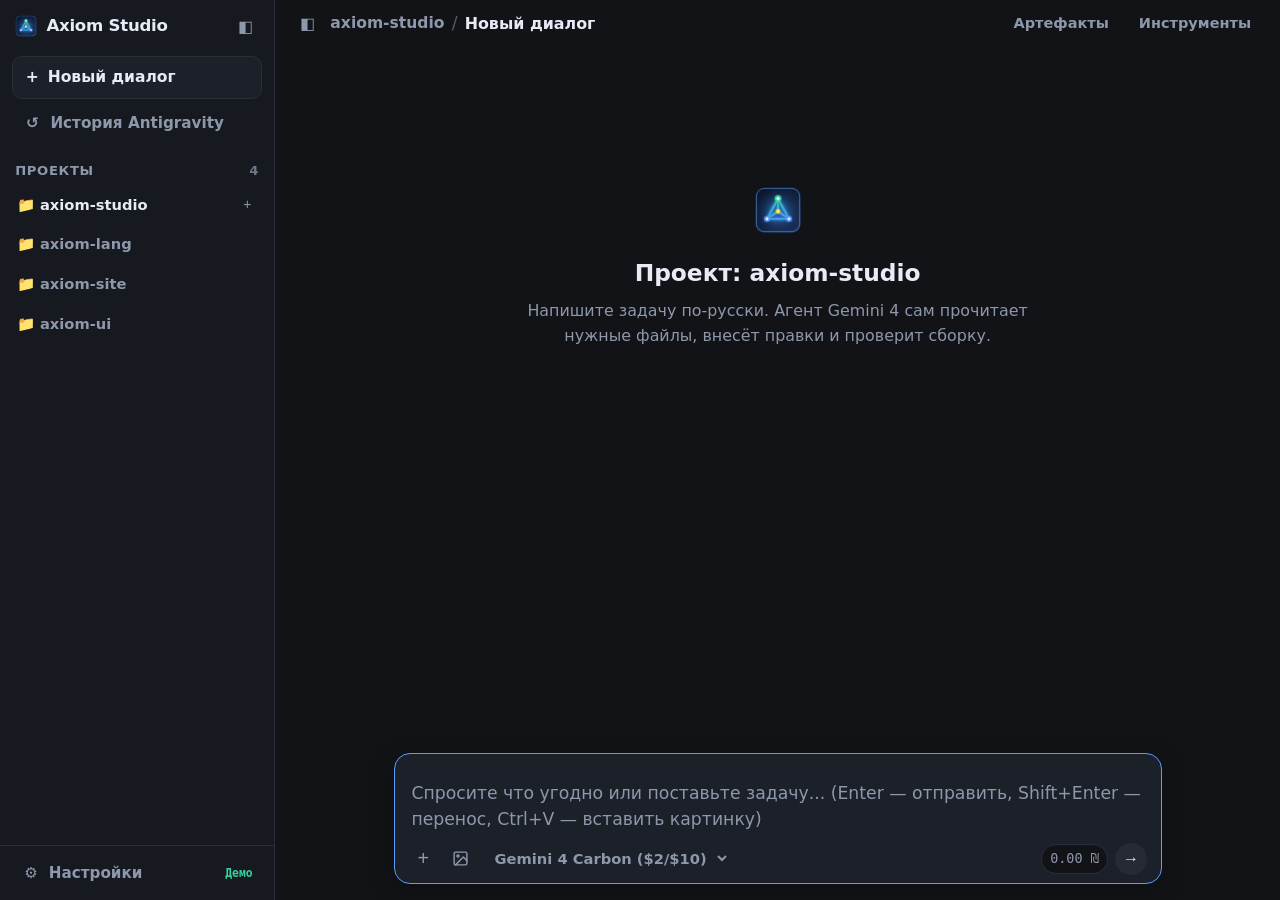
==== commit c317b61f: "Sync Axiom Studio v2.1 Stop button, live progress, and multimodal image attachments" ====
--- a/public/axiom-studio/index.html
+++ b/public/axiom-studio/index.html
@@ -72,15 +72,24 @@
       <!-- BOTTOM FLOATING COMPOSER CARD -->
       <div class="composer-dock">
         <form id="chat-form" class="composer-card">
+          <div id="composer-attachments" class="composer-attachments" hidden></div>
+          <input id="chat-image-input" type="file" accept="image/*" multiple hidden>
           <label for="chat-input" class="visually-hidden">Сообщение для ИИ-агента</label>
           <textarea
             id="chat-input"
             class="composer-textarea"
-            placeholder="Спросите что угодно или поставьте задачу по-русски... (Enter — отправить, Shift+Enter — перенос)"
+            placeholder="Спросите что угодно или поставьте задачу... (Enter — отправить, Shift+Enter — перенос, Ctrl+V — вставить картинку)"
           ></textarea>
           <div class="composer-toolbar">
             <div class="composer-toolbar-left">
               <button id="btn-quick-new" type="button" class="composer-icon-btn" title="Начать новый чистый диалог (экономит токены)" aria-label="Новый диалог">+</button>
+              <button id="btn-attach-image" type="button" class="composer-icon-btn" title="Прикрепить картинку (или Ctrl+V / перетащить сюда)" aria-label="Прикрепить картинку">
+                <svg width="17" height="17" viewBox="0 0 24 24" fill="none" stroke="currentColor" stroke-width="2" stroke-linecap="round" stroke-linejoin="round" aria-hidden="true">
+                  <rect x="3" y="3" width="18" height="18" rx="2" ry="2"></rect>
+                  <circle cx="8.5" cy="8.5" r="1.5"></circle>
+                  <polyline points="21 15 16 10 5 21"></polyline>
+                </svg>
+              </button>
               <label for="model-select" class="visually-hidden">Выбор модели Gemini</label>
               <select id="model-select" class="model-inline-select" title="Модель Gemini API">
                 <option value="gemini-4-carbon">Gemini 4 Carbon ($2/$10)</option>
@@ -94,6 +103,7 @@
             </div>
             <div class="composer-toolbar-right">
               <span id="cost-inline-pill" class="cost-inline-pill mono" title="Расход за текущую сессию">0.00 ₪</span>
+              <button id="btn-stop-chat" type="button" class="stop-circle-btn" hidden title="Остановить генерацию немедленно" aria-label="Остановить">■</button>
               <button id="btn-send-chat" type="submit" class="send-circle-btn" title="Отправить (Enter)" aria-label="Отправить">→</button>
             </div>
           </div>
@@ -244,6 +254,17 @@
     <ul id="session-list" class="session-list"></ul>
   </dialog>
 
+  <!-- MODAL 3: Full-Size Image Lightbox -->
+  <dialog id="dialog-image-preview" class="studio-dialog image-preview-dialog" closedby="any" aria-label="Просмотр изображения">
+    <div class="dialog-hdr">
+      <h3 id="image-preview-title">Изображение</h3>
+      <button type="button" class="icon-btn" data-close-dialog="dialog-image-preview" aria-label="Закрыть">✕</button>
+    </div>
+    <div class="image-preview-wrap">
+      <img id="image-preview-full" alt="Прикреплённое изображение">
+    </div>
+  </dialog>
+
   <script type="module" src="./studio_app.js"></script>
 </body>
 </html>
--- a/public/axiom-studio/styles.css
+++ b/public/axiom-studio/styles.css
@@ -505,6 +505,34 @@
   word-break: break-word;
 }
 
+.msg-images {
+  display: flex;
+  flex-wrap: wrap;
+  gap: 0.5rem;
+  margin-block-end: 0.55rem;
+}
+
+.msg-images:last-child {
+  margin-block-end: 0;
+}
+
+.msg-image-thumb {
+  display: block;
+  max-inline-size: 14rem;
+  max-block-size: 11rem;
+  border-radius: 0.55rem;
+  border: 1px solid var(--border);
+  object-fit: cover;
+  cursor: zoom-in;
+  background: var(--sidebar);
+  transition: transform 0.14s ease, border-color 0.14s ease;
+}
+
+.msg-image-thumb:hover {
+  border-color: var(--accent);
+  transform: scale(1.015);
+}
+
 .msg-row.assistant .msg-bubble {
   padding: 0.2rem 0.15rem;
   word-break: break-word;
@@ -581,6 +609,80 @@
   border-color: var(--accent);
 }
 
+.composer-card.drag-over {
+  border-color: var(--accent);
+  box-shadow: 0 0 0 2px color-mix(in srgb, var(--accent) 35%, transparent), 0 6px 24px rgba(0, 0, 0, 0.25);
+}
+
+.composer-attachments {
+  display: flex;
+  flex-wrap: wrap;
+  gap: 0.5rem;
+  padding: 0.15rem 0.15rem 0.3rem;
+}
+
+.attachment-chip {
+  position: relative;
+  display: inline-flex;
+  align-items: center;
+  border-radius: 0.6rem;
+  border: 1px solid var(--border);
+  background: var(--sidebar);
+  overflow: hidden;
+  inline-size: 4.5rem;
+  block-size: 4.5rem;
+}
+
+.attachment-thumb {
+  inline-size: 100%;
+  block-size: 100%;
+  object-fit: cover;
+  display: block;
+  cursor: zoom-in;
+}
+
+.attachment-remove {
+  position: absolute;
+  inset-block-start: 0.2rem;
+  inset-inline-end: 0.2rem;
+  inline-size: 1.25rem;
+  block-size: 1.25rem;
+  border-radius: 999px;
+  border: 1px solid rgba(255, 255, 255, 0.2);
+  background: rgba(10, 12, 18, 0.82);
+  color: #fff;
+  font-size: 0.78rem;
+  line-height: 1;
+  cursor: pointer;
+  display: inline-grid;
+  place-items: center;
+  padding: 0;
+}
+
+.attachment-remove:hover {
+  background: #e11d48;
+}
+
+.image-preview-dialog {
+  max-inline-size: min(92vw, 72rem);
+  max-block-size: 90vh;
+}
+
+.image-preview-wrap {
+  display: flex;
+  justify-content: center;
+  align-items: center;
+  overflow: auto;
+  max-block-size: 76vh;
+}
+
+.image-preview-wrap img {
+  max-inline-size: 100%;
+  max-block-size: 74vh;
+  border-radius: 0.5rem;
+  object-fit: contain;
+}
+
 /* Auto-sizing textarea per modern-web-guidance (form-fields-automatically-fit-contents) */
 .composer-textarea {
   field-sizing: content;
@@ -690,6 +792,29 @@
 .send-circle-btn:disabled {
   opacity: 0.45;
   cursor: wait;
+}
+
+.stop-circle-btn {
+  inline-size: 2rem;
+  block-size: 2rem;
+  border-radius: 999px;
+  border: 0;
+  background: #dc2626;
+  color: #ffffff;
+  font-size: 0.85rem;
+  font-weight: 700;
+  cursor: pointer;
+  display: inline-grid;
+  place-items: center;
+}
+
+.stop-circle-btn:hover {
+  background: #ef4444;
+}
+
+.stop-circle-btn[hidden],
+.send-circle-btn[hidden] {
+  display: none;
 }
 
 /* ================= OPTIONAL RIGHT INSPECTOR DRAWER ================= */
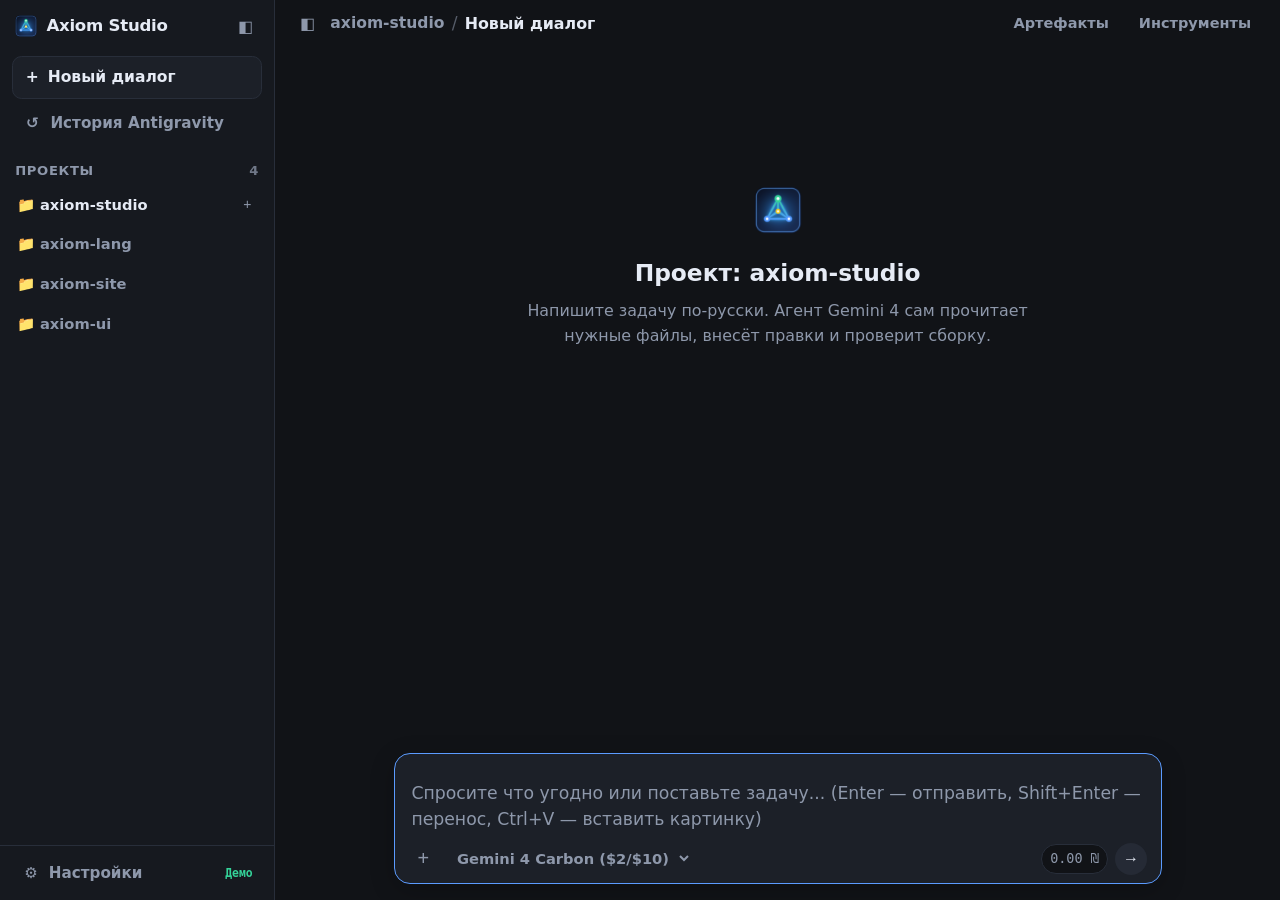
==== commit 3991a95c: "Sync Axiom Studio v2.2 Add Context popover menu" ====
--- a/public/axiom-studio/index.html
+++ b/public/axiom-studio/index.html
@@ -82,14 +82,44 @@
           ></textarea>
           <div class="composer-toolbar">
             <div class="composer-toolbar-left">
-              <button id="btn-quick-new" type="button" class="composer-icon-btn" title="Начать новый чистый диалог (экономит токены)" aria-label="Новый диалог">+</button>
-              <button id="btn-attach-image" type="button" class="composer-icon-btn" title="Прикрепить картинку (или Ctrl+V / перетащить сюда)" aria-label="Прикрепить картинку">
-                <svg width="17" height="17" viewBox="0 0 24 24" fill="none" stroke="currentColor" stroke-width="2" stroke-linecap="round" stroke-linejoin="round" aria-hidden="true">
-                  <rect x="3" y="3" width="18" height="18" rx="2" ry="2"></rect>
-                  <circle cx="8.5" cy="8.5" r="1.5"></circle>
-                  <polyline points="21 15 16 10 5 21"></polyline>
-                </svg>
-              </button>
+              <button
+                id="btn-context-menu"
+                type="button"
+                popovertarget="context-menu-popover"
+                class="composer-icon-btn"
+                title="Добавить контекст (картинки, файлы, проекты, действия)"
+                aria-label="Добавить контекст"
+              >+</button>
+              <div id="context-menu-popover" popover="auto" class="context-popover">
+                <div class="context-popover-hdr">
+                  <span id="context-popover-title">Добавить контекст</span>
+                  <button id="btn-context-back" type="button" class="context-back-btn" hidden>← Назад</button>
+                </div>
+                <div id="context-menu-root" class="context-popover-list">
+                  <button id="ctx-act-image" type="button" class="context-item">
+                    <span class="ctx-ico" aria-hidden="true">🖼</span>
+                    <span>Картинка / Скриншот</span>
+                  </button>
+                  <button id="ctx-act-files" type="button" class="context-item">
+                    <span class="ctx-ico" aria-hidden="true">📄</span>
+                    <span>Файлы проекта</span>
+                  </button>
+                  <button id="ctx-act-projects" type="button" class="context-item">
+                    <span class="ctx-ico" aria-hidden="true">📁</span>
+                    <span>Упомянуть проект</span>
+                  </button>
+                  <button id="ctx-act-verify" type="button" class="context-item">
+                    <span class="ctx-ico" aria-hidden="true">⚡</span>
+                    <span>Проверить Z3 + Wasm</span>
+                  </button>
+                  <div class="context-divider"></div>
+                  <button id="ctx-act-new-chat" type="button" class="context-item">
+                    <span class="ctx-ico" aria-hidden="true">✦</span>
+                    <span>Новый чистый диалог</span>
+                  </button>
+                </div>
+                <div id="context-menu-sub" class="context-popover-list context-sub-scroll" hidden></div>
+              </div>
               <label for="model-select" class="visually-hidden">Выбор модели Gemini</label>
               <select id="model-select" class="model-inline-select" title="Модель Gemini API">
                 <option value="gemini-4-carbon">Gemini 4 Carbon ($2/$10)</option>
--- a/public/axiom-studio/styles.css
+++ b/public/axiom-studio/styles.css
@@ -817,6 +817,98 @@
   display: none;
 }
 
+/* ================= ADD CONTEXT POPOVER MENU (`+` button) ================= */
+.context-popover {
+  inline-size: 15.5rem;
+  padding: 0.4rem;
+  border-radius: 0.75rem;
+  border: 1px solid var(--border);
+  background: var(--surface);
+  color: var(--text);
+  box-shadow: 0 14px 36px rgba(0, 0, 0, 0.45);
+}
+
+@supports (position-area: block-start) {
+  .context-popover {
+    inset: auto;
+    margin: 0 0 0.5rem 0;
+    position-area: block-start span-inline-end;
+    position-try-fallbacks: flip-block, flip-inline, flip-block flip-inline;
+  }
+}
+
+.context-popover-hdr {
+  display: flex;
+  align-items: center;
+  justify-content: space-between;
+  padding: 0.28rem 0.55rem 0.4rem;
+  font-size: 0.78em;
+  font-weight: 700;
+  color: var(--muted);
+}
+
+.context-back-btn {
+  border: 0;
+  background: transparent;
+  color: var(--accent);
+  font: inherit;
+  cursor: pointer;
+  padding: 0.1rem 0.3rem;
+  border-radius: 0.3rem;
+}
+
+.context-back-btn:hover {
+  background: var(--surface-hover);
+}
+
+.context-popover-list {
+  display: flex;
+  flex-direction: column;
+  gap: 0.12rem;
+}
+
+.context-popover-list[hidden] {
+  display: none;
+}
+
+.context-sub-scroll {
+  max-block-size: 14rem;
+  overflow-y: auto;
+}
+
+.context-item {
+  display: flex;
+  align-items: center;
+  gap: 0.55rem;
+  inline-size: 100%;
+  border: 0;
+  background: transparent;
+  color: var(--text);
+  font: inherit;
+  font-size: 0.87em;
+  font-weight: 550;
+  padding: 0.45rem 0.58rem;
+  border-radius: 0.48rem;
+  cursor: pointer;
+  text-align: start;
+}
+
+.context-item:hover {
+  background: var(--surface-hover);
+}
+
+.ctx-ico {
+  inline-size: 1.15rem;
+  text-align: center;
+  flex-shrink: 0;
+}
+
+.context-divider {
+  block-size: 1px;
+  background: var(--border);
+  margin: 0.25rem 0.3rem;
+}
+
 /* ================= OPTIONAL RIGHT INSPECTOR DRAWER ================= */
 .inspector-drawer {
   flex: 0 0 32rem;
